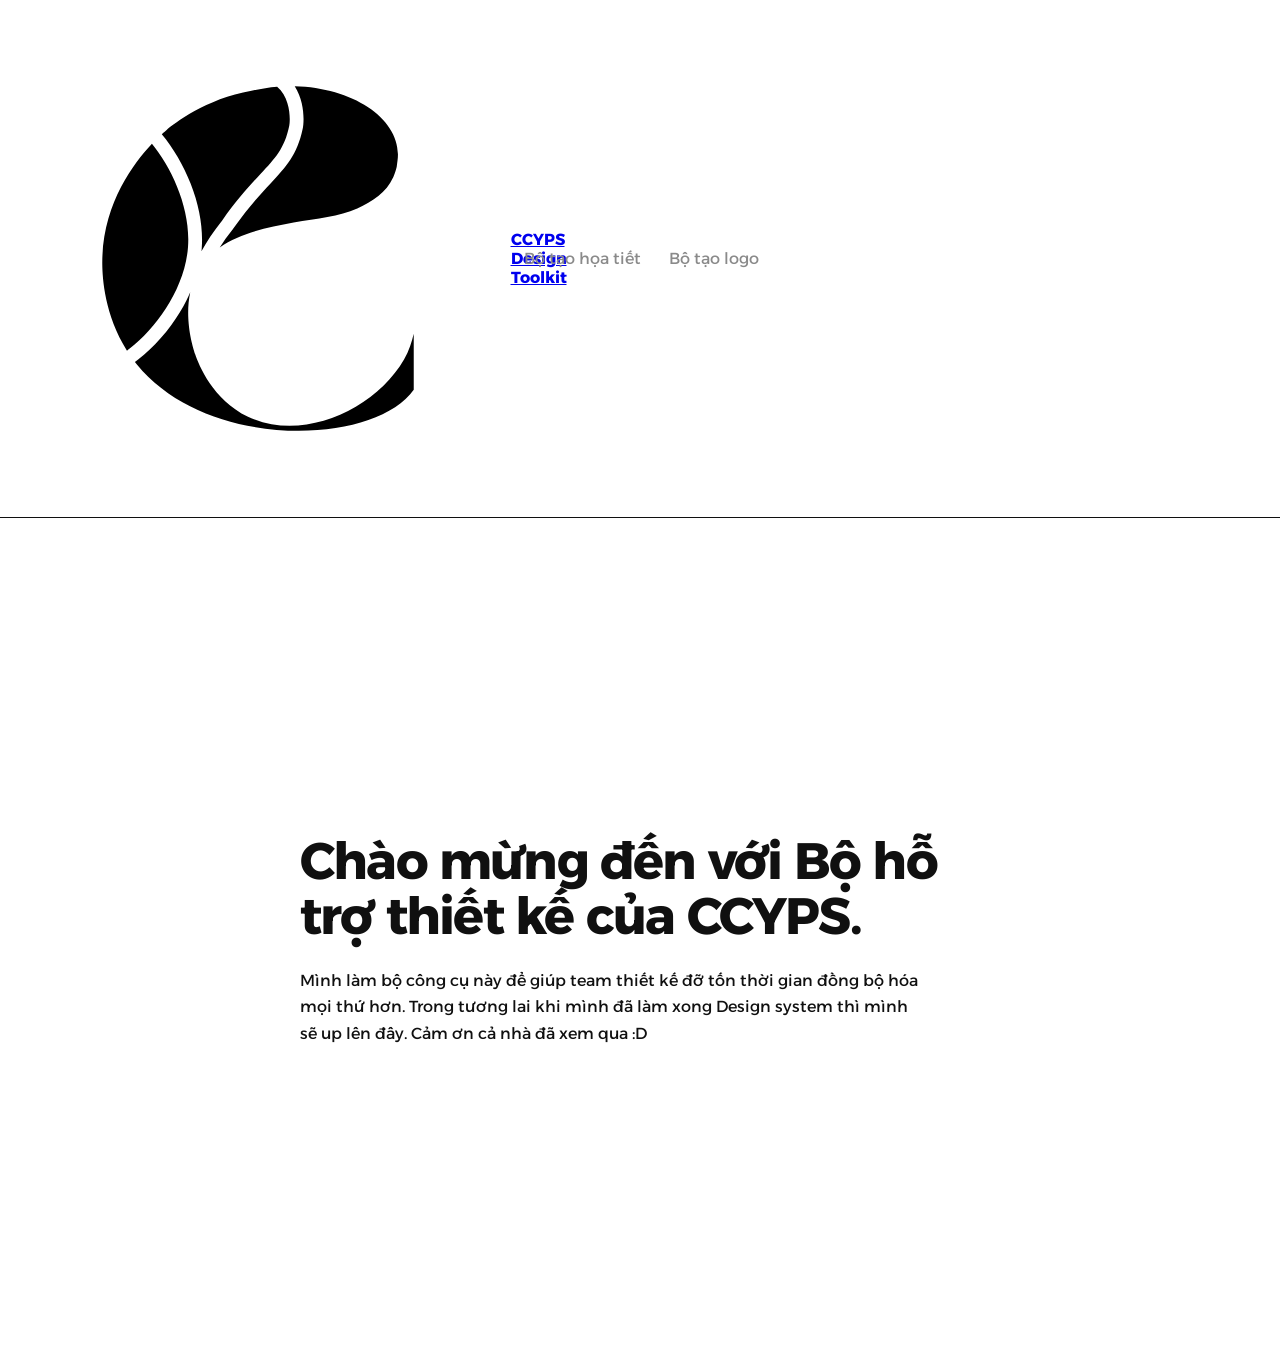
==== index.html @ 71ed8276 "Update index.html" ====
<!DOCTYPE html>
<html lang="vi">
<head>
  <meta charset="UTF-8">
  <meta name="viewport" content="width=device-width, initial-scale=1.0">
  <title>CCYPS Design Toolkit</title>

  <link rel="stylesheet" href="assets/shared.css">

  <style>
    .landing {
      min-height: calc(100vh - 56px);
      display: flex;
      align-items: center;
      justify-content: center;
      padding: 48px 24px;
    }

    .landing-content {
      width: min(100%, 680px);
    }

    .landing-content h1 {
      margin: 0 0 24px;
      font-size: clamp(32px, 4vw, 52px);
      line-height: 1.08;
      letter-spacing: -0.035em;
    }

    .landing-content p {
      margin: 0;
      max-width: 620px;
      font-size: 16px;
      line-height: 1.65;
    }
  </style>
</head>

<body>

  <header>
    <a class="brand" href="index.html">
      <img src="assets/ccyps-logo-symbol-black.svg" alt="">
      <strong>CCYPS Design Toolkit</strong>
    </a>

    <nav>
      <a href="pattern.html">Bộ tạo họa tiết</a>
      <a href="logo.html">Bộ tạo logo</a>
    </nav>
  </header>

  <main class="landing">
    <div class="landing-content">
      <h1>Chào mừng đến với Bộ hỗ trợ thiết kế của CCYPS.</h1>

      <p>
        Mình làm bộ công cụ này để giúp team thiết kế đỡ tốn thời gian
        đồng bộ hóa mọi thứ hơn. Trong tương lai khi mình đã làm xong
        Design system thì mình sẽ up lên đây. Cảm ơn cả nhà đã xem qua :D
      </p>
    </div>
  </main>

</body>
</html>
---- assets/shared.css ----
@import url('https://fonts.googleapis.com/css2?family=Alexandria:wght@300;400;500;600;700&display=swap');
:root{--ink:#101010;--paper:#fff;--line:#d8d8d8;--muted:#777}
*{box-sizing:border-box}
html,body{margin:0;min-height:100%;background:var(--paper);color:var(--ink);font-family:'Alexandria',Arial,sans-serif}
button,input{font:inherit;color:inherit}
.app{height:100dvh;display:grid;grid-template-rows:68px 1fr}
header{display:grid;grid-template-columns:1fr auto 1fr;align-items:center;border-bottom:1px solid var(--ink);padding:0 14px 0 16px;gap:24px}
.brand{display:flex;align-items:center;gap:11px;min-width:max-content}
.brand-logo{width:25px;height:28px;display:block;fill:var(--ink)}
.brand-title{font-size:14px;font-weight:700}
nav{display:flex;align-items:center;justify-content:center;gap:28px}
nav a{font-size:16px;font-weight:400;color:#8a8a8a;text-decoration:none;white-space:nowrap}
nav a:hover,nav a.active{color:var(--ink)}
nav a.active{font-weight:700}
.head-actions{display:flex;justify-content:flex-end;gap:8px}
button{border:1px solid var(--ink);background:transparent;border-radius:999px;padding:8px 12px;cursor:pointer;text-transform:uppercase;font-size:11px;font-weight:700;letter-spacing:.04em}
button:hover{background:var(--ink);color:var(--paper)}
button.primary{background:var(--ink);color:var(--paper)}
.section{padding:15px 16px 17px;border-bottom:1px solid var(--line)}
.section-title{display:flex;justify-content:space-between;align-items:center;font-size:10px;text-transform:uppercase;letter-spacing:.08em;margin-bottom:16px}
.section-title span:last-child{opacity:.5}
.note{font-size:10px;line-height:1.4;margin-top:8px;opacity:.65}
.choice,.seg{display:grid;border:1px solid var(--ink);border-radius:999px;overflow:hidden}
.choice{grid-template-columns:repeat(2,1fr)}
.choice.three,.seg{grid-template-columns:repeat(3,1fr)}
.choice button,.seg button{border:0;border-right:1px solid var(--ink);border-radius:0;padding:8px 5px;background:#fff;color:#101010}
.choice button:last-child,.seg button:last-child{border-right:0}
.choice button.active,.seg button.active{background:#101010;color:#fff}
@media(max-width:780px){
 .app{height:auto;min-height:100dvh;grid-template-rows:auto 1fr}
 header{min-height:138px;grid-template-columns:1fr;padding:12px;gap:10px}
 .brand{justify-self:start}.head-actions{display:none}
 nav{grid-row:2;justify-self:center}
}

a,button{transition:background-color .15s ease,color .15s ease,opacity .15s ease}
a:focus-visible,button:focus-visible,input:focus-visible{outline:2px solid var(--ink);outline-offset:3px}
nav a{padding:8px 0}
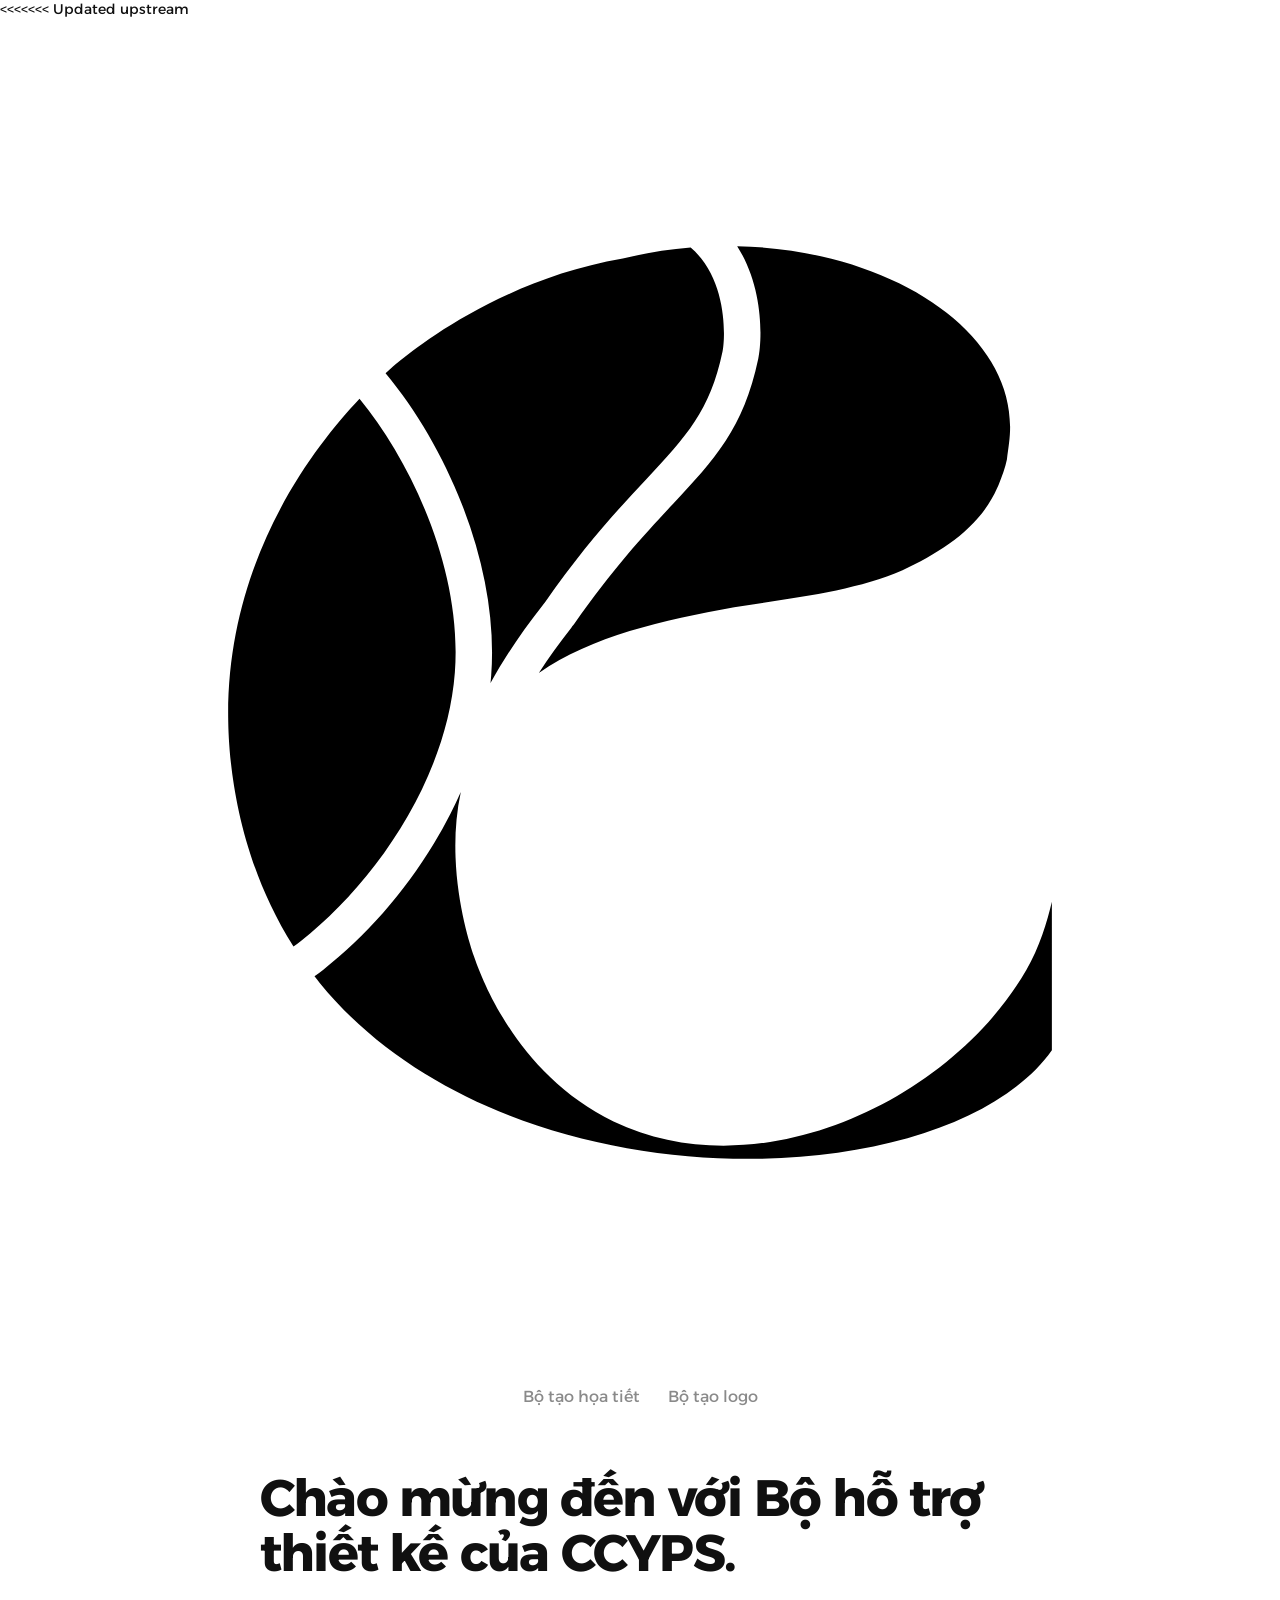
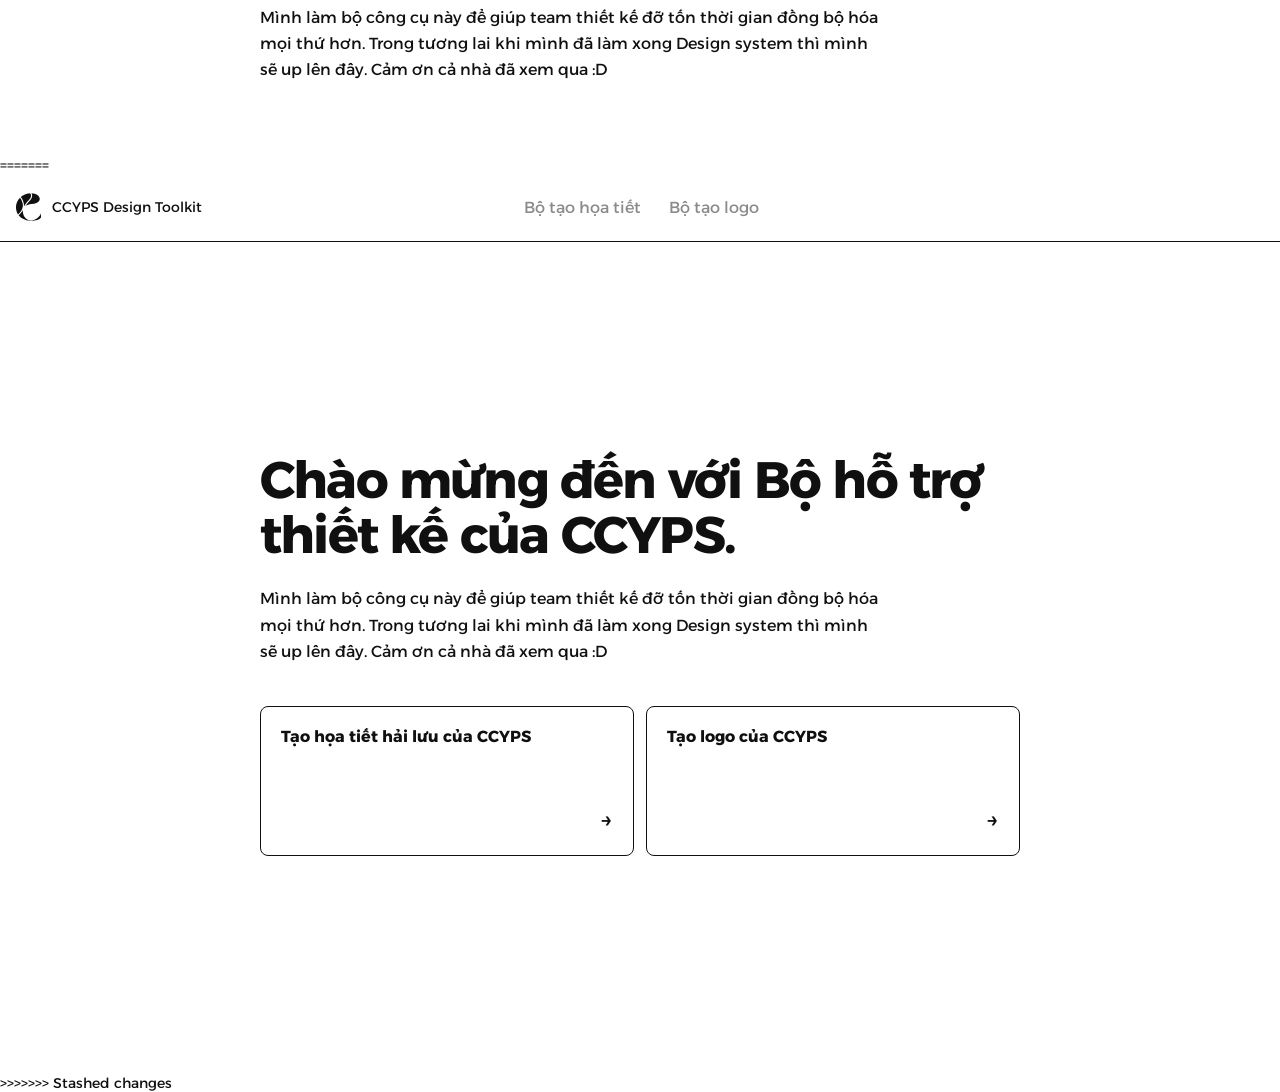
==== commit 0a664a05: "Stuff" ====
--- a/index.html
+++ b/index.html
@@ -1,3 +1,4 @@
+<<<<<<< Updated upstream
 <!DOCTYPE html>
 <html lang="vi">
 <head>
@@ -64,3 +65,30 @@
 
 </body>
 </html>
+=======
+<!doctype html>
+<html lang="vi">
+<head>
+<meta charset="utf-8">
+<meta name="viewport" content="width=device-width,initial-scale=1">
+<title>CCYPS Design Toolkit</title>
+<link rel="stylesheet" href="assets/shared.css">
+<link rel="stylesheet" href="assets/landing.css">
+</head>
+<body>
+<div class="app">
+<header class="site-header"><a class="brand" href="index.html"><svg class="brand-logo" viewBox="0 0 565.1 626.11" aria-hidden="true"><path d="M180.47,294.41c-.13,1.75-.3,3.51-.48,5.28,9.62-17.51,21.6-35.39,35.81-53.4.7-.89,1.2-1.52,1.48-1.89,27.9-39.95,51.11-64.79,69.75-84.74,27.2-29.11,43.61-46.68,52.14-87.4,1.9-9.05,3.72-49.4-21.88-71.34-16.22,1.31-31.83,3.9-46.55,7.6-82.94,14.25-141.24,60.55-153.96,71.02-1.7,1.4-4.75,3.96-8.79,7.62,20.96,25.06,39.4,56.63,52.42,89.99,15.86,40.6,22.79,81.15,20.05,117.28Z"/><path d="M.02,324.16c.27,23.94,3.97,91.86,44.8,156.3,1.63-1.2,3.26-2.43,4.9-3.7,48.57-37.74,100.13-109.35,105.81-184.25,5.24-69-29.07-143.44-65.42-187.78C54.74,142.26-1.19,218.31.02,324.16Z"/><path d="M363.64,77.37c-9.97,47.56-30.26,69.28-58.34,99.34-18.12,19.39-40.66,43.52-67.56,82.05-.47.68-1.09,1.45-2.31,3-8.26,10.47-15.7,20.86-22.29,31.12,36.33-25.59,85.25-36.27,134.05-45.18,42.78-6.57,82.43-10.97,115.48-25.29,27.54-13.22,52.88-29.27,64.99-56.61.35-.79.68-1.57,1.01-2.36,2.07-5.06,4.5-11.53,5.6-17.03,1.1-8.81,2.2-14.53,2.2-22.58,0-66.91-83.2-121.42-187.25-123.83,18.39,28.81,17.11,64.6,14.43,77.37Z"/><path d="M547.48,496.71c-51.48,89.36-183.27,151.66-283.09,103.75-64.4-30.91-89.51-95.22-95.83-113.58-2.3-6.67-11.31-34.01-12.56-67.71-.52-14.15.32-29.42,3.61-44.76-2.23,5.07-4.63,10.13-7.19,15.17-3.49,6.86-7.28,13.68-11.37,20.44-20.27,33.46-47.25,64.18-75.97,86.5-1.96,1.52-3.91,2.99-5.85,4.41,1.18,1.51,2.37,3.02,3.6,4.53,127.87,156.88,430.08,148.16,502.29,46.13v-101.89c-3.28,14.05-8.45,31.1-17.62,47.02Z"/></svg><div class="brand-title">CCYPS Design Toolkit</div></a><nav class="site-nav"><a href="pattern.html">Bộ tạo họa tiết</a><a href="logo.html">Bộ tạo logo</a></nav><div class="head-actions"></div></header>
+<main class="landing">
+  <div class="landing-content">
+    <h1>Chào mừng đến với Bộ hỗ trợ thiết kế của CCYPS.</h1>
+    <p class="landing-copy">Mình làm bộ công cụ này để giúp team thiết kế đỡ tốn thời gian đồng bộ hóa mọi thứ hơn. Trong tương lai khi mình đã làm xong Design system thì mình sẽ up lên đây. Cảm ơn cả nhà đã xem qua :D</p>
+    <div class="tool-cards">
+      <a class="tool-card" href="pattern.html"><span>Tạo họa tiết hải lưu của CCYPS</span><span class="arrow">→</span></a>
+      <a class="tool-card" href="logo.html"><span>Tạo logo của CCYPS</span><span class="arrow">→</span></a>
+    </div>
+  </div>
+</main>
+</div>
+</body>
+</html>
+>>>>>>> Stashed changes
--- a/assets/shared.css
+++ b/assets/shared.css
@@ -1,13 +1,34 @@
+@import url('https://fonts.googleapis.com/css2?family=Alexandria:wght@300;400;500;600;700&display=swap');
 
-@import url('https://fonts.googleapis.com/css2?family=Alexandria:wght@300;400;500;600;700&display=swap');
-:root{--ink:#101010;--paper:#fff;--line:#d8d8d8;--muted:#777}
+:root{
+  --ink:#101010;
+  --paper:#fff;
+  --line:#d8d8d8;
+  --muted:#8a8a8a;
+  --header-h:68px;
+  --rail-w:380px;
+}
 *{box-sizing:border-box}
-html,body{margin:0;min-height:100%;background:var(--paper);color:var(--ink);font-family:'Alexandria',Arial,sans-serif}
+html,body{margin:0;width:100%;min-height:100%;background:var(--paper);color:var(--ink);font-family:'Alexandria',Arial,sans-serif}
+body{font-size:14px}
 button,input{font:inherit;color:inherit}
-.app{height:100dvh;display:grid;grid-template-rows:68px 1fr}
-header{display:grid;grid-template-columns:1fr auto 1fr;align-items:center;border-bottom:1px solid var(--ink);padding:0 14px 0 16px;gap:24px}
-.brand{display:flex;align-items:center;gap:11px;min-width:max-content}
+a{color:inherit}
+.app{height:100dvh;display:grid;grid-template-rows:var(--header-h) minmax(0,1fr)}
+
+.site-header{
+  display:grid;
+  grid-template-columns:minmax(max-content,1fr) auto minmax(max-content,1fr);
+  align-items:center;
+  min-width:0;
+  padding:0 14px 0 16px;
+  gap:24px;
+  border-bottom:1px solid var(--ink);
+  background:#fff;
+  z-index:10;
+}
+.brand{display:flex;align-items:center;gap:11px;min-width:max-content;text-decoration:none}
 .brand-logo{width:25px;height:28px;display:block;fill:var(--ink)}
+<<<<<<< Updated upstream
 .brand-title{font-size:14px;font-weight:700}
 nav{display:flex;align-items:center;justify-content:center;gap:28px}
 nav a{font-size:16px;font-weight:400;color:#8a8a8a;text-decoration:none;white-space:nowrap}
@@ -15,25 +36,73 @@
 nav a.active{font-weight:700}
 .head-actions{display:flex;justify-content:flex-end;gap:8px}
 button{border:1px solid var(--ink);background:transparent;border-radius:999px;padding:8px 12px;cursor:pointer;text-transform:uppercase;font-size:11px;font-weight:700;letter-spacing:.04em}
+=======
+.brand-title{font-size:14px;font-weight:700;white-space:nowrap}
+
+.site-nav{display:flex;align-items:center;justify-content:center;gap:28px}
+.site-nav a{
+  padding:8px 0;
+  font-size:16px;
+  line-height:1.2;
+  font-weight:400;
+  color:var(--muted);
+  text-decoration:none;
+  white-space:nowrap;
+}
+.site-nav a:hover,.site-nav a.active{color:var(--ink)}
+.site-nav a.active{font-weight:700}
+
+.head-actions{display:flex;justify-content:flex-end;align-items:center;gap:8px}
+button{
+  border:1px solid var(--ink);
+  background:transparent;
+  border-radius:999px;
+  padding:8px 12px;
+  cursor:pointer;
+  text-transform:uppercase;
+  font-size:11px;
+  line-height:1.2;
+  font-weight:700;
+  letter-spacing:.04em;
+}
+>>>>>>> Stashed changes
 button:hover{background:var(--ink);color:var(--paper)}
 button.primary{background:var(--ink);color:var(--paper)}
+
 .section{padding:15px 16px 17px;border-bottom:1px solid var(--line)}
-.section-title{display:flex;justify-content:space-between;align-items:center;font-size:10px;text-transform:uppercase;letter-spacing:.08em;margin-bottom:16px}
+.section-title{
+  display:flex;justify-content:space-between;align-items:center;
+  margin-bottom:16px;font-size:10px;text-transform:uppercase;letter-spacing:.08em
+}
 .section-title span:last-child{opacity:.5}
 .note{font-size:10px;line-height:1.4;margin-top:8px;opacity:.65}
+
 .choice,.seg{display:grid;border:1px solid var(--ink);border-radius:999px;overflow:hidden}
 .choice{grid-template-columns:repeat(2,1fr)}
 .choice.three,.seg{grid-template-columns:repeat(3,1fr)}
-.choice button,.seg button{border:0;border-right:1px solid var(--ink);border-radius:0;padding:8px 5px;background:#fff;color:#101010}
+.choice button,.seg button{
+  border:0;border-right:1px solid var(--ink);border-radius:0;
+  padding:8px 5px;background:#fff;color:var(--ink)
+}
 .choice button:last-child,.seg button:last-child{border-right:0}
-.choice button.active,.seg button.active{background:#101010;color:#fff}
-@media(max-width:780px){
- .app{height:auto;min-height:100dvh;grid-template-rows:auto 1fr}
- header{min-height:138px;grid-template-columns:1fr;padding:12px;gap:10px}
- .brand{justify-self:start}.head-actions{display:none}
- nav{grid-row:2;justify-self:center}
-}
+.choice button.active,.seg button.active{background:var(--ink);color:#fff}
 
 a,button{transition:background-color .15s ease,color .15s ease,opacity .15s ease}
 a:focus-visible,button:focus-visible,input:focus-visible{outline:2px solid var(--ink);outline-offset:3px}
-nav a{padding:8px 0}
+
+@media(max-width:780px){
+  :root{--header-h:auto}
+  .app{height:auto;min-height:100dvh;grid-template-rows:auto minmax(0,1fr)}
+  .site-header{grid-template-columns:1fr auto;min-height:0;padding:12px 14px;gap:12px 18px}
+  .brand{grid-column:1;grid-row:1}
+  .site-nav{grid-column:1/-1;grid-row:2;justify-self:start;gap:20px}
+  .site-nav a{font-size:14px}
+  .head-actions{grid-column:2;grid-row:1}
+  .head-actions:empty{display:none}
+}
+@media(max-width:520px){
+  .site-header{grid-template-columns:1fr}
+  .brand{grid-column:1}
+  .site-nav{grid-column:1}
+  .head-actions{display:none}
+}
--- a/assets/shared.css
+++ b/assets/shared.css
@@ -1,13 +1,34 @@
+@import url('https://fonts.googleapis.com/css2?family=Alexandria:wght@300;400;500;600;700&display=swap');
 
-@import url('https://fonts.googleapis.com/css2?family=Alexandria:wght@300;400;500;600;700&display=swap');
-:root{--ink:#101010;--paper:#fff;--line:#d8d8d8;--muted:#777}
+:root{
+  --ink:#101010;
+  --paper:#fff;
+  --line:#d8d8d8;
+  --muted:#8a8a8a;
+  --header-h:68px;
+  --rail-w:380px;
+}
 *{box-sizing:border-box}
-html,body{margin:0;min-height:100%;background:var(--paper);color:var(--ink);font-family:'Alexandria',Arial,sans-serif}
+html,body{margin:0;width:100%;min-height:100%;background:var(--paper);color:var(--ink);font-family:'Alexandria',Arial,sans-serif}
+body{font-size:14px}
 button,input{font:inherit;color:inherit}
-.app{height:100dvh;display:grid;grid-template-rows:68px 1fr}
-header{display:grid;grid-template-columns:1fr auto 1fr;align-items:center;border-bottom:1px solid var(--ink);padding:0 14px 0 16px;gap:24px}
-.brand{display:flex;align-items:center;gap:11px;min-width:max-content}
+a{color:inherit}
+.app{height:100dvh;display:grid;grid-template-rows:var(--header-h) minmax(0,1fr)}
+
+.site-header{
+  display:grid;
+  grid-template-columns:minmax(max-content,1fr) auto minmax(max-content,1fr);
+  align-items:center;
+  min-width:0;
+  padding:0 14px 0 16px;
+  gap:24px;
+  border-bottom:1px solid var(--ink);
+  background:#fff;
+  z-index:10;
+}
+.brand{display:flex;align-items:center;gap:11px;min-width:max-content;text-decoration:none}
 .brand-logo{width:25px;height:28px;display:block;fill:var(--ink)}
+<<<<<<< Updated upstream
 .brand-title{font-size:14px;font-weight:700}
 nav{display:flex;align-items:center;justify-content:center;gap:28px}
 nav a{font-size:16px;font-weight:400;color:#8a8a8a;text-decoration:none;white-space:nowrap}
@@ -15,25 +36,73 @@
 nav a.active{font-weight:700}
 .head-actions{display:flex;justify-content:flex-end;gap:8px}
 button{border:1px solid var(--ink);background:transparent;border-radius:999px;padding:8px 12px;cursor:pointer;text-transform:uppercase;font-size:11px;font-weight:700;letter-spacing:.04em}
+=======
+.brand-title{font-size:14px;font-weight:700;white-space:nowrap}
+
+.site-nav{display:flex;align-items:center;justify-content:center;gap:28px}
+.site-nav a{
+  padding:8px 0;
+  font-size:16px;
+  line-height:1.2;
+  font-weight:400;
+  color:var(--muted);
+  text-decoration:none;
+  white-space:nowrap;
+}
+.site-nav a:hover,.site-nav a.active{color:var(--ink)}
+.site-nav a.active{font-weight:700}
+
+.head-actions{display:flex;justify-content:flex-end;align-items:center;gap:8px}
+button{
+  border:1px solid var(--ink);
+  background:transparent;
+  border-radius:999px;
+  padding:8px 12px;
+  cursor:pointer;
+  text-transform:uppercase;
+  font-size:11px;
+  line-height:1.2;
+  font-weight:700;
+  letter-spacing:.04em;
+}
+>>>>>>> Stashed changes
 button:hover{background:var(--ink);color:var(--paper)}
 button.primary{background:var(--ink);color:var(--paper)}
+
 .section{padding:15px 16px 17px;border-bottom:1px solid var(--line)}
-.section-title{display:flex;justify-content:space-between;align-items:center;font-size:10px;text-transform:uppercase;letter-spacing:.08em;margin-bottom:16px}
+.section-title{
+  display:flex;justify-content:space-between;align-items:center;
+  margin-bottom:16px;font-size:10px;text-transform:uppercase;letter-spacing:.08em
+}
 .section-title span:last-child{opacity:.5}
 .note{font-size:10px;line-height:1.4;margin-top:8px;opacity:.65}
+
 .choice,.seg{display:grid;border:1px solid var(--ink);border-radius:999px;overflow:hidden}
 .choice{grid-template-columns:repeat(2,1fr)}
 .choice.three,.seg{grid-template-columns:repeat(3,1fr)}
-.choice button,.seg button{border:0;border-right:1px solid var(--ink);border-radius:0;padding:8px 5px;background:#fff;color:#101010}
+.choice button,.seg button{
+  border:0;border-right:1px solid var(--ink);border-radius:0;
+  padding:8px 5px;background:#fff;color:var(--ink)
+}
 .choice button:last-child,.seg button:last-child{border-right:0}
-.choice button.active,.seg button.active{background:#101010;color:#fff}
-@media(max-width:780px){
- .app{height:auto;min-height:100dvh;grid-template-rows:auto 1fr}
- header{min-height:138px;grid-template-columns:1fr;padding:12px;gap:10px}
- .brand{justify-self:start}.head-actions{display:none}
- nav{grid-row:2;justify-self:center}
-}
+.choice button.active,.seg button.active{background:var(--ink);color:#fff}
 
 a,button{transition:background-color .15s ease,color .15s ease,opacity .15s ease}
 a:focus-visible,button:focus-visible,input:focus-visible{outline:2px solid var(--ink);outline-offset:3px}
-nav a{padding:8px 0}
+
+@media(max-width:780px){
+  :root{--header-h:auto}
+  .app{height:auto;min-height:100dvh;grid-template-rows:auto minmax(0,1fr)}
+  .site-header{grid-template-columns:1fr auto;min-height:0;padding:12px 14px;gap:12px 18px}
+  .brand{grid-column:1;grid-row:1}
+  .site-nav{grid-column:1/-1;grid-row:2;justify-self:start;gap:20px}
+  .site-nav a{font-size:14px}
+  .head-actions{grid-column:2;grid-row:1}
+  .head-actions:empty{display:none}
+}
+@media(max-width:520px){
+  .site-header{grid-template-columns:1fr}
+  .brand{grid-column:1}
+  .site-nav{grid-column:1}
+  .head-actions{display:none}
+}
--- a/assets/landing.css
+++ b/assets/landing.css
@@ -0,0 +1,24 @@
+.landing{
+  min-height:0;overflow:auto;
+  display:flex;align-items:center;justify-content:center;
+  padding:64px 24px 72px
+}
+.landing-content{width:min(100%,760px)}
+.landing h1{
+  margin:0 0 24px;font-size:clamp(32px,4vw,52px);
+  line-height:1.08;letter-spacing:-.035em
+}
+.landing-copy{margin:0;max-width:680px;font-size:16px;line-height:1.65}
+.tool-cards{display:grid;grid-template-columns:repeat(2,minmax(0,1fr));gap:12px;margin-top:40px}
+.tool-card{
+  min-height:150px;padding:20px;display:flex;flex-direction:column;justify-content:space-between;
+  border:1px solid var(--ink);border-radius:8px;background:#fff;
+  color:var(--ink);text-decoration:none;font-size:16px;font-weight:700;line-height:1.3
+}
+.tool-card:hover{background:var(--ink);color:#fff}
+.tool-card .arrow{align-self:flex-end;font-size:22px;font-weight:400}
+@media(max-width:600px){
+  .landing{padding:44px 18px 56px;align-items:flex-start}
+  .tool-cards{grid-template-columns:1fr}
+  .tool-card{min-height:120px}
+}
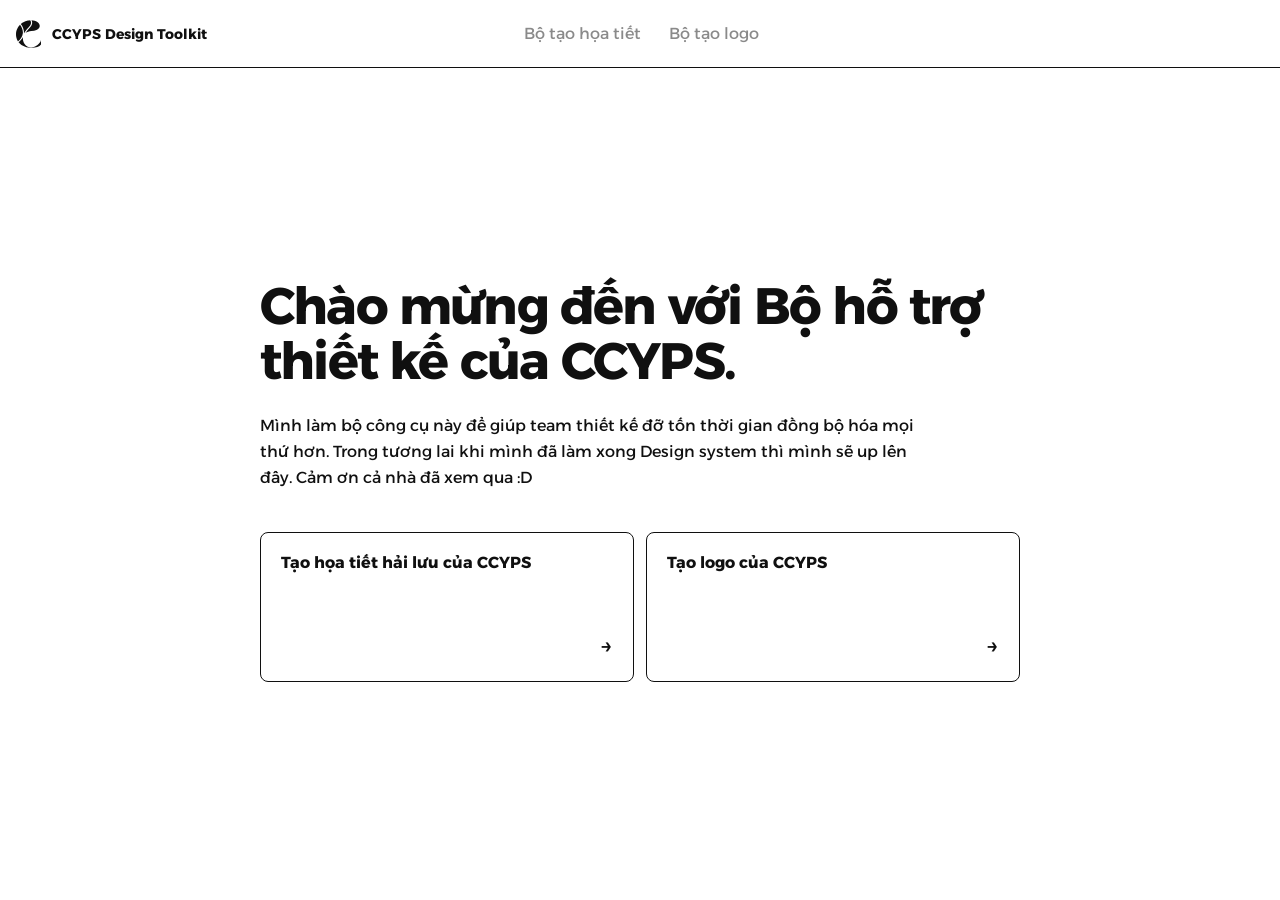
==== commit c6618423: "Fixes bugs" ====
--- a/index.html
+++ b/index.html
@@ -1,71 +1,3 @@
-<<<<<<< Updated upstream
-<!DOCTYPE html>
-<html lang="vi">
-<head>
-  <meta charset="UTF-8">
-  <meta name="viewport" content="width=device-width, initial-scale=1.0">
-  <title>CCYPS Design Toolkit</title>
-
-  <link rel="stylesheet" href="assets/shared.css">
-
-  <style>
-    .landing {
-      min-height: calc(100vh - 56px);
-      display: flex;
-      align-items: center;
-      justify-content: center;
-      padding: 48px 24px;
-    }
-
-    .landing-content {
-      width: min(100%, 680px);
-    }
-
-    .landing-content h1 {
-      margin: 0 0 24px;
-      font-size: clamp(32px, 4vw, 52px);
-      line-height: 1.08;
-      letter-spacing: -0.035em;
-    }
-
-    .landing-content p {
-      margin: 0;
-      max-width: 620px;
-      font-size: 16px;
-      line-height: 1.65;
-    }
-  </style>
-</head>
-
-<body>
-
-  <header>
-    <a class="brand" href="index.html">
-      <img src="assets/ccyps-logo-symbol-black.svg" alt="">
-      <strong>CCYPS Design Toolkit</strong>
-    </a>
-
-    <nav>
-      <a href="pattern.html">Bộ tạo họa tiết</a>
-      <a href="logo.html">Bộ tạo logo</a>
-    </nav>
-  </header>
-
-  <main class="landing">
-    <div class="landing-content">
-      <h1>Chào mừng đến với Bộ hỗ trợ thiết kế của CCYPS.</h1>
-
-      <p>
-        Mình làm bộ công cụ này để giúp team thiết kế đỡ tốn thời gian
-        đồng bộ hóa mọi thứ hơn. Trong tương lai khi mình đã làm xong
-        Design system thì mình sẽ up lên đây. Cảm ơn cả nhà đã xem qua :D
-      </p>
-    </div>
-  </main>
-
-</body>
-</html>
-=======
 <!doctype html>
 <html lang="vi">
 <head>
@@ -90,5 +22,4 @@
 </main>
 </div>
 </body>
-</html>
->>>>>>> Stashed changes
+</html>
--- a/assets/shared.css
+++ b/assets/shared.css
@@ -28,15 +28,6 @@
 }
 .brand{display:flex;align-items:center;gap:11px;min-width:max-content;text-decoration:none}
 .brand-logo{width:25px;height:28px;display:block;fill:var(--ink)}
-<<<<<<< Updated upstream
-.brand-title{font-size:14px;font-weight:700}
-nav{display:flex;align-items:center;justify-content:center;gap:28px}
-nav a{font-size:16px;font-weight:400;color:#8a8a8a;text-decoration:none;white-space:nowrap}
-nav a:hover,nav a.active{color:var(--ink)}
-nav a.active{font-weight:700}
-.head-actions{display:flex;justify-content:flex-end;gap:8px}
-button{border:1px solid var(--ink);background:transparent;border-radius:999px;padding:8px 12px;cursor:pointer;text-transform:uppercase;font-size:11px;font-weight:700;letter-spacing:.04em}
-=======
 .brand-title{font-size:14px;font-weight:700;white-space:nowrap}
 
 .site-nav{display:flex;align-items:center;justify-content:center;gap:28px}
@@ -65,7 +56,6 @@
   font-weight:700;
   letter-spacing:.04em;
 }
->>>>>>> Stashed changes
 button:hover{background:var(--ink);color:var(--paper)}
 button.primary{background:var(--ink);color:var(--paper)}
 
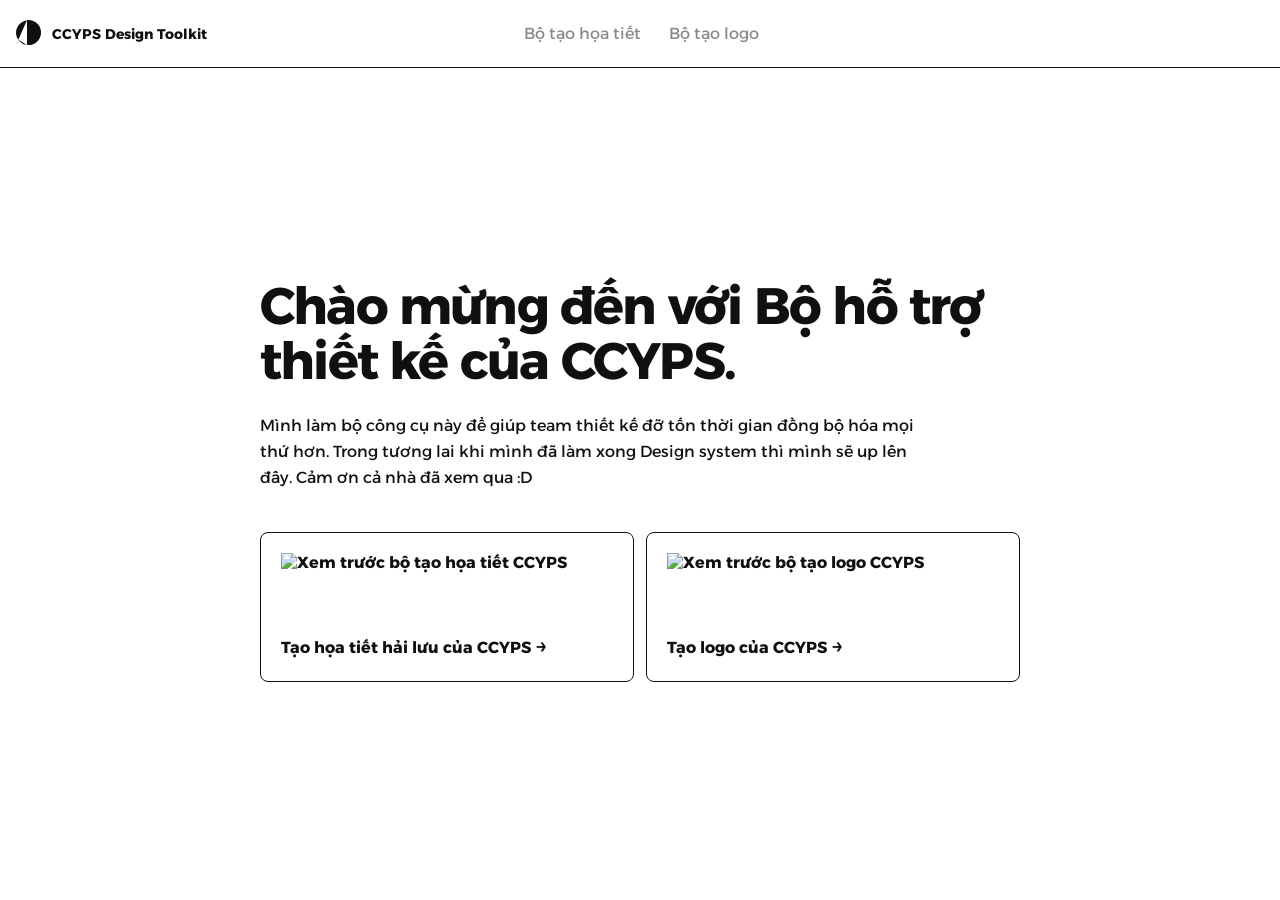
==== commit 116b8e84: "Update index.html" ====
--- a/index.html
+++ b/index.html
@@ -1,25 +1,201 @@
 <!doctype html>
 <html lang="vi">
+
 <head>
-<meta charset="utf-8">
-<meta name="viewport" content="width=device-width,initial-scale=1">
-<title>CCYPS Design Toolkit</title>
-<link rel="stylesheet" href="assets/shared.css">
-<link rel="stylesheet" href="assets/landing.css">
+  <meta charset="utf-8">
+
+  <meta
+    name="viewport"
+    content="width=device-width, initial-scale=1"
+  >
+
+  <title>CCYPS Design Toolkit</title>
+
+  <link
+    rel="stylesheet"
+    href="assets/shared.css"
+  >
+
+  <link
+    rel="stylesheet"
+    href="assets/landing.css"
+  >
 </head>
+
+
 <body>
-<div class="app">
-<header class="site-header"><a class="brand" href="index.html"><svg class="brand-logo" viewBox="0 0 565.1 626.11" aria-hidden="true"><path d="M180.47,294.41c-.13,1.75-.3,3.51-.48,5.28,9.62-17.51,21.6-35.39,35.81-53.4.7-.89,1.2-1.52,1.48-1.89,27.9-39.95,51.11-64.79,69.75-84.74,27.2-29.11,43.61-46.68,52.14-87.4,1.9-9.05,3.72-49.4-21.88-71.34-16.22,1.31-31.83,3.9-46.55,7.6-82.94,14.25-141.24,60.55-153.96,71.02-1.7,1.4-4.75,3.96-8.79,7.62,20.96,25.06,39.4,56.63,52.42,89.99,15.86,40.6,22.79,81.15,20.05,117.28Z"/><path d="M.02,324.16c.27,23.94,3.97,91.86,44.8,156.3,1.63-1.2,3.26-2.43,4.9-3.7,48.57-37.74,100.13-109.35,105.81-184.25,5.24-69-29.07-143.44-65.42-187.78C54.74,142.26-1.19,218.31.02,324.16Z"/><path d="M363.64,77.37c-9.97,47.56-30.26,69.28-58.34,99.34-18.12,19.39-40.66,43.52-67.56,82.05-.47.68-1.09,1.45-2.31,3-8.26,10.47-15.7,20.86-22.29,31.12,36.33-25.59,85.25-36.27,134.05-45.18,42.78-6.57,82.43-10.97,115.48-25.29,27.54-13.22,52.88-29.27,64.99-56.61.35-.79.68-1.57,1.01-2.36,2.07-5.06,4.5-11.53,5.6-17.03,1.1-8.81,2.2-14.53,2.2-22.58,0-66.91-83.2-121.42-187.25-123.83,18.39,28.81,17.11,64.6,14.43,77.37Z"/><path d="M547.48,496.71c-51.48,89.36-183.27,151.66-283.09,103.75-64.4-30.91-89.51-95.22-95.83-113.58-2.3-6.67-11.31-34.01-12.56-67.71-.52-14.15.32-29.42,3.61-44.76-2.23,5.07-4.63,10.13-7.19,15.17-3.49,6.86-7.28,13.68-11.37,20.44-20.27,33.46-47.25,64.18-75.97,86.5-1.96,1.52-3.91,2.99-5.85,4.41,1.18,1.51,2.37,3.02,3.6,4.53,127.87,156.88,430.08,148.16,502.29,46.13v-101.89c-3.28,14.05-8.45,31.1-17.62,47.02Z"/></svg><div class="brand-title">CCYPS Design Toolkit</div></a><nav class="site-nav"><a href="pattern.html">Bộ tạo họa tiết</a><a href="logo.html">Bộ tạo logo</a></nav><div class="head-actions"></div></header>
-<main class="landing">
-  <div class="landing-content">
-    <h1>Chào mừng đến với Bộ hỗ trợ thiết kế của CCYPS.</h1>
-    <p class="landing-copy">Mình làm bộ công cụ này để giúp team thiết kế đỡ tốn thời gian đồng bộ hóa mọi thứ hơn. Trong tương lai khi mình đã làm xong Design system thì mình sẽ up lên đây. Cảm ơn cả nhà đã xem qua :D</p>
-    <div class="tool-cards">
-      <a class="tool-card" href="pattern.html"><span>Tạo họa tiết hải lưu của CCYPS</span><span class="arrow">→</span></a>
-      <a class="tool-card" href="logo.html"><span>Tạo logo của CCYPS</span><span class="arrow">→</span></a>
-    </div>
+
+  <div class="app">
+
+
+    <!-- =========================================
+         HEADER
+         ========================================= -->
+
+    <header class="site-header">
+
+
+      <!-- BRAND -->
+
+      <a
+        class="brand"
+        href="index.html"
+        aria-label="CCYPS Design Toolkit"
+      >
+
+        <svg
+          class="brand-logo"
+          viewBox="0 0 565.1 626.11"
+          aria-hidden="true"
+        >
+          <path d="M283.36 0C127.39 0 .94 126.45.94 282.42c0 60.71 19.16 116.94 51.75 162.96L247.98 4.04A285.36 285.36 0 0 1 283.36 0Z"/>
+          <path d="M71.15 468.75a283.27 283.27 0 0 0 176.83 92.05L52.69 445.38a284.95 284.95 0 0 0 18.46 23.37Z"/>
+          <path d="M247.98 560.8a285.1 285.1 0 0 0 35.38 2.22c155.97 0 282.42-126.45 282.42-282.42S439.33-1.82 283.36-1.82c-11.98 0-23.78.75-35.38 2.22Z"/>
+        </svg>
+
+        <span class="brand-title">
+          CCYPS Design Toolkit
+        </span>
+
+      </a>
+
+
+      <!-- NAVIGATION -->
+
+      <nav
+        class="site-nav"
+        aria-label="Công cụ thiết kế"
+      >
+
+        <a href="pattern.html">
+          Bộ tạo họa tiết
+        </a>
+
+        <a href="logo.html">
+          Bộ tạo logo
+        </a>
+
+      </nav>
+
+
+      <!-- Keeps the three-column header balanced -->
+
+      <div class="head-actions"></div>
+
+
+    </header>
+
+
+
+    <!-- =========================================
+         LANDING PAGE
+         ========================================= -->
+
+    <main class="landing">
+
+      <div class="landing-content">
+
+
+        <!-- INTRO -->
+
+        <h1>
+          Chào mừng đến với Bộ hỗ trợ thiết kế của CCYPS.
+        </h1>
+
+        <p class="landing-copy">
+          Mình làm bộ công cụ này để giúp team thiết kế đỡ tốn
+          thời gian đồng bộ hóa mọi thứ hơn. Trong tương lai khi
+          mình đã làm xong Design system thì mình sẽ up lên đây.
+          Cảm ơn cả nhà đã xem qua :D
+        </p>
+
+
+
+        <!-- =====================================
+             TOOL CARDS
+             ===================================== -->
+
+        <div class="tool-cards">
+
+
+          <!-- PATTERN GENERATOR -->
+
+          <a
+            class="tool-card"
+            href="pattern.html"
+          >
+
+            <div class="tool-card-preview">
+
+              <img
+                src="assets/Pattern-Gen.svg"
+                alt="Xem trước bộ tạo họa tiết CCYPS"
+              >
+
+            </div>
+
+            <div class="tool-card-footer">
+
+              <span>
+                Tạo họa tiết hải lưu của CCYPS
+              </span>
+
+              <span
+                class="arrow"
+                aria-hidden="true"
+              >
+                →
+              </span>
+
+            </div>
+
+          </a>
+
+
+
+          <!-- LOGO GENERATOR -->
+
+          <a
+            class="tool-card"
+            href="logo.html"
+          >
+
+            <div class="tool-card-preview">
+
+              <img
+                src="assets/Logo-Gen.svg"
+                alt="Xem trước bộ tạo logo CCYPS"
+              >
+
+            </div>
+
+            <div class="tool-card-footer">
+
+              <span>
+                Tạo logo của CCYPS
+              </span>
+
+              <span
+                class="arrow"
+                aria-hidden="true"
+              >
+                →
+              </span>
+
+            </div>
+
+          </a>
+
+
+        </div>
+
+      </div>
+
+    </main>
+
+
   </div>
-</main>
-</div>
+
 </body>
-</html>+
+</html>
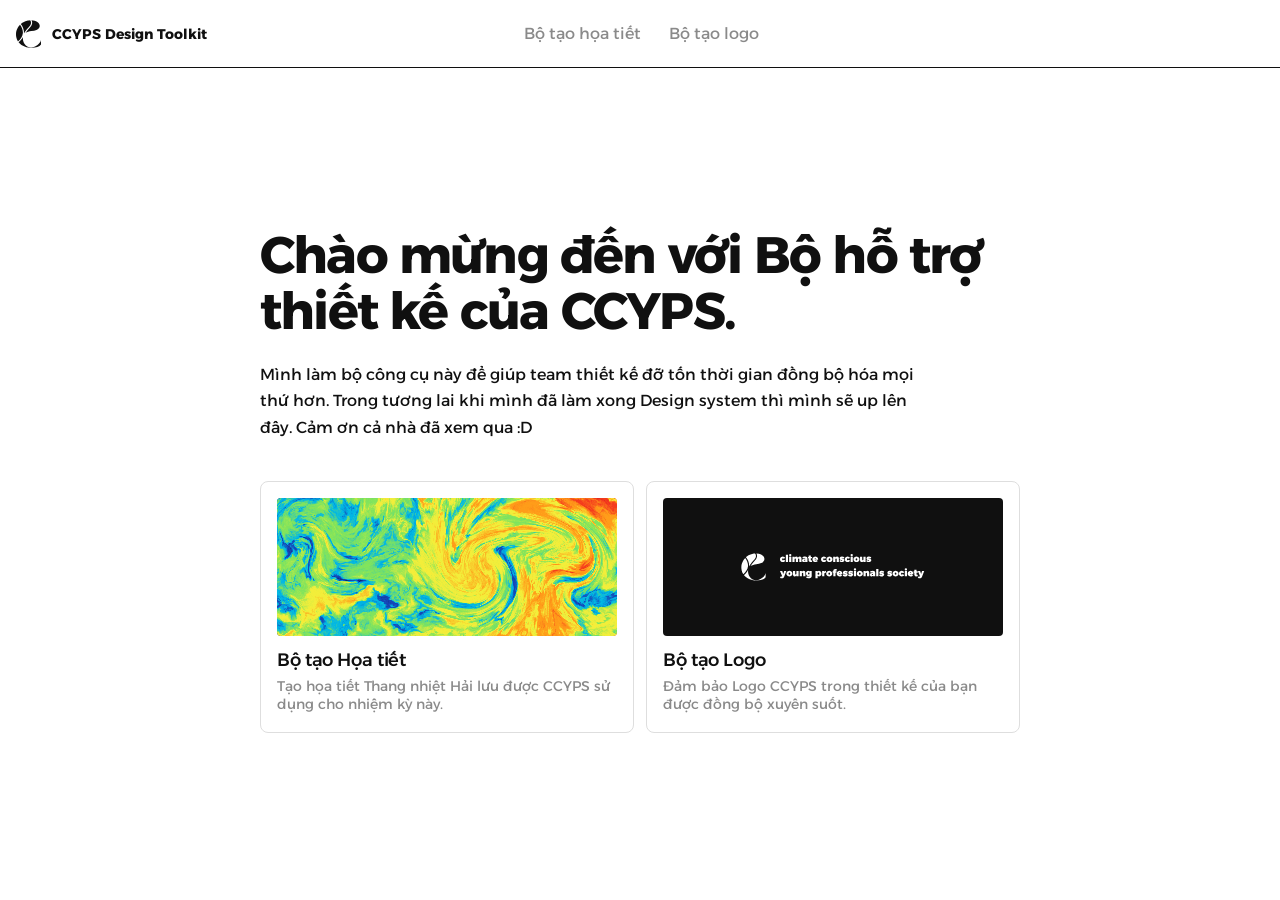
==== commit b6b2947c: "Redid the homepage + made sure everything is coherent" ====
--- a/index.html
+++ b/index.html
@@ -1,201 +1,47 @@
 <!doctype html>
 <html lang="vi">
-
 <head>
   <meta charset="utf-8">
+  <meta name="viewport" content="width=device-width,initial-scale=1">
+  <title>CCYPS Design Toolkit</title>
+  <link rel="stylesheet" href="assets/shared.css?v=20260920-2">
+  <link rel="stylesheet" href="assets/landing.css?v=20260920-2">
+</head>
+<body>
+<div class="app">
 
-  <meta
-    name="viewport"
-    content="width=device-width, initial-scale=1"
-  >
+<header class="site-header"><a class="brand" href="index.html"><svg class="brand-logo" viewBox="0 0 565.1 626.11" aria-hidden="true"><path d="M180.47,294.41c-.13,1.75-.3,3.51-.48,5.28,9.62-17.51,21.6-35.39,35.81-53.4.7-.89,1.2-1.52,1.48-1.89,27.9-39.95,51.11-64.79,69.75-84.74,27.2-29.11,43.61-46.68,52.14-87.4,1.9-9.05,3.72-49.4-21.88-71.34-16.22,1.31-31.83,3.9-46.55,7.6-82.94,14.25-141.24,60.55-153.96,71.02-1.7,1.4-4.75,3.96-8.79,7.62,20.96,25.06,39.4,56.63,52.42,89.99,15.86,40.6,22.79,81.15,20.05,117.28Z"/><path d="M.02,324.16c.27,23.94,3.97,91.86,44.8,156.3,1.63-1.2,3.26-2.43,4.9-3.7,48.57-37.74,100.13-109.35,105.81-184.25,5.24-69-29.07-143.44-65.42-187.78C54.74,142.26-1.19,218.31.02,324.16Z"/><path d="M363.64,77.37c-9.97,47.56-30.26,69.28-58.34,99.34-18.12,19.39-40.66,43.52-67.56,82.05-.47.68-1.09,1.45-2.31,3-8.26,10.47-15.7,20.86-22.29,31.12,36.33-25.59,85.25-36.27,134.05-45.18,42.78-6.57,82.43-10.97,115.48-25.29,27.54-13.22,52.88-29.27,64.99-56.61.35-.79.68-1.57,1.01-2.36,2.07-5.06,4.5-11.53,5.6-17.03,1.1-8.81,2.2-14.53,2.2-22.58,0-66.91-83.2-121.42-187.25-123.83,18.39,28.81,17.11,64.6,14.43,77.37Z"/><path d="M547.48,496.71c-51.48,89.36-183.27,151.66-283.09,103.75-64.4-30.91-89.51-95.22-95.83-113.58-2.3-6.67-11.31-34.01-12.56-67.71-.52-14.15.32-29.42,3.61-44.76-2.23,5.07-4.63,10.13-7.19,15.17-3.49,6.86-7.28,13.68-11.37,20.44-20.27,33.46-47.25,64.18-75.97,86.5-1.96,1.52-3.91,2.99-5.85,4.41,1.18,1.51,2.37,3.02,3.6,4.53,127.87,156.88,430.08,148.16,502.29,46.13v-101.89c-3.28,14.05-8.45,31.1-17.62,47.02Z"/></svg><div class="brand-title">CCYPS Design Toolkit</div></a><nav class="site-nav"><a href="pattern.html">Bộ tạo họa tiết</a><a href="logo.html">Bộ tạo logo</a></nav><div class="head-actions"></div></header>
 
-  <title>CCYPS Design Toolkit</title>
+<main class="landing">
+  <div class="landing-content">
+    <h1>Chào mừng đến với Bộ hỗ trợ thiết kế của CCYPS.</h1>
+    <p class="landing-copy">Mình làm bộ công cụ này để giúp team thiết kế đỡ tốn thời gian đồng bộ hóa mọi thứ hơn. Trong tương lai khi mình đã làm xong Design system thì mình sẽ up lên đây. Cảm ơn cả nhà đã xem qua :D</p>
 
-  <link
-    rel="stylesheet"
-    href="assets/shared.css"
-  >
-
-  <link
-    rel="stylesheet"
-    href="assets/landing.css"
-  >
-</head>
-
-
-<body>
-
-  <div class="app">
-
-
-    <!-- =========================================
-         HEADER
-         ========================================= -->
-
-    <header class="site-header">
-
-
-      <!-- BRAND -->
-
-      <a
-        class="brand"
-        href="index.html"
-        aria-label="CCYPS Design Toolkit"
-      >
-
-        <svg
-          class="brand-logo"
-          viewBox="0 0 565.1 626.11"
-          aria-hidden="true"
-        >
-          <path d="M283.36 0C127.39 0 .94 126.45.94 282.42c0 60.71 19.16 116.94 51.75 162.96L247.98 4.04A285.36 285.36 0 0 1 283.36 0Z"/>
-          <path d="M71.15 468.75a283.27 283.27 0 0 0 176.83 92.05L52.69 445.38a284.95 284.95 0 0 0 18.46 23.37Z"/>
-          <path d="M247.98 560.8a285.1 285.1 0 0 0 35.38 2.22c155.97 0 282.42-126.45 282.42-282.42S439.33-1.82 283.36-1.82c-11.98 0-23.78.75-35.38 2.22Z"/>
-        </svg>
-
-        <span class="brand-title">
-          CCYPS Design Toolkit
-        </span>
-
+    <div class="tool-cards">
+      <a class="tool-card" href="pattern.html" aria-label="Mở Bộ tạo Họa tiết">
+        <div class="tool-card-media tool-card-media--pattern">
+          <canvas id="landingPatternCanvas" aria-hidden="true"></canvas>
+        </div>
+        <div class="tool-card-copy">
+          <h2>Bộ tạo Họa tiết</h2>
+          <p>Tạo họa tiết Thang nhiệt Hải lưu được CCYPS sử dụng cho nhiệm kỳ này.</p>
+        </div>
       </a>
 
+      <a class="tool-card" href="logo.html" aria-label="Mở Bộ tạo Logo">
+        <div class="tool-card-media tool-card-media--logo">
+          <img class="tool-card-logo" src="assets/ccyps-logo-two-white.svg" alt="" aria-hidden="true">
+        </div>
+        <div class="tool-card-copy">
+          <h2>Bộ tạo Logo</h2>
+          <p>Đảm bảo Logo CCYPS trong thiết kế của bạn được đồng bộ xuyên suốt.</p>
+        </div>
+      </a>
+    </div>
+  </div>
+</main>
 
-      <!-- NAVIGATION -->
-
-      <nav
-        class="site-nav"
-        aria-label="Công cụ thiết kế"
-      >
-
-        <a href="pattern.html">
-          Bộ tạo họa tiết
-        </a>
-
-        <a href="logo.html">
-          Bộ tạo logo
-        </a>
-
-      </nav>
-
-
-      <!-- Keeps the three-column header balanced -->
-
-      <div class="head-actions"></div>
-
-
-    </header>
-
-
-
-    <!-- =========================================
-         LANDING PAGE
-         ========================================= -->
-
-    <main class="landing">
-
-      <div class="landing-content">
-
-
-        <!-- INTRO -->
-
-        <h1>
-          Chào mừng đến với Bộ hỗ trợ thiết kế của CCYPS.
-        </h1>
-
-        <p class="landing-copy">
-          Mình làm bộ công cụ này để giúp team thiết kế đỡ tốn
-          thời gian đồng bộ hóa mọi thứ hơn. Trong tương lai khi
-          mình đã làm xong Design system thì mình sẽ up lên đây.
-          Cảm ơn cả nhà đã xem qua :D
-        </p>
-
-
-
-        <!-- =====================================
-             TOOL CARDS
-             ===================================== -->
-
-        <div class="tool-cards">
-
-
-          <!-- PATTERN GENERATOR -->
-
-          <a
-            class="tool-card"
-            href="pattern.html"
-          >
-
-            <div class="tool-card-preview">
-
-              <img
-                src="assets/Pattern-Gen.svg"
-                alt="Xem trước bộ tạo họa tiết CCYPS"
-              >
-
-            </div>
-
-            <div class="tool-card-footer">
-
-              <span>
-                Tạo họa tiết hải lưu của CCYPS
-              </span>
-
-              <span
-                class="arrow"
-                aria-hidden="true"
-              >
-                →
-              </span>
-
-            </div>
-
-          </a>
-
-
-
-          <!-- LOGO GENERATOR -->
-
-          <a
-            class="tool-card"
-            href="logo.html"
-          >
-
-            <div class="tool-card-preview">
-
-              <img
-                src="assets/Logo-Gen.svg"
-                alt="Xem trước bộ tạo logo CCYPS"
-              >
-
-            </div>
-
-            <div class="tool-card-footer">
-
-              <span>
-                Tạo logo của CCYPS
-              </span>
-
-              <span
-                class="arrow"
-                aria-hidden="true"
-              >
-                →
-              </span>
-
-            </div>
-
-          </a>
-
-
-        </div>
-
-      </div>
-
-    </main>
-
-
-  </div>
-
+</div>
+<script src="assets/landing.js?v=20260920-2"></script>
 </body>
-
 </html>
--- a/assets/landing.css
+++ b/assets/landing.css
@@ -1,24 +1,124 @@
-.landing{
-  min-height:0;overflow:auto;
-  display:flex;align-items:center;justify-content:center;
-  padding:64px 24px 72px
+/* CCYPS landing page — coded cards */
+
+.landing {
+  min-height: 0;
+  display: flex;
+  align-items: center;
+  justify-content: center;
+  overflow-y: auto;
+  padding: 56px 24px 64px;
 }
-.landing-content{width:min(100%,760px)}
-.landing h1{
-  margin:0 0 24px;font-size:clamp(32px,4vw,52px);
-  line-height:1.08;letter-spacing:-.035em
+
+.landing-content { width: min(100%, 760px); }
+
+.landing-content h1 {
+  margin: 0 0 24px;
+  font-size: clamp(32px, 4vw, 52px);
+  font-weight: 700;
+  line-height: 1.08;
+  letter-spacing: -.035em;
 }
-.landing-copy{margin:0;max-width:680px;font-size:16px;line-height:1.65}
-.tool-cards{display:grid;grid-template-columns:repeat(2,minmax(0,1fr));gap:12px;margin-top:40px}
-.tool-card{
-  min-height:150px;padding:20px;display:flex;flex-direction:column;justify-content:space-between;
-  border:1px solid var(--ink);border-radius:8px;background:#fff;
-  color:var(--ink);text-decoration:none;font-size:16px;font-weight:700;line-height:1.3
+
+.landing-copy {
+  max-width: 680px;
+  margin: 0;
+  font-size: 16px;
+  font-weight: 400;
+  line-height: 1.65;
 }
-.tool-card:hover{background:var(--ink);color:#fff}
-.tool-card .arrow{align-self:flex-end;font-size:22px;font-weight:400}
-@media(max-width:600px){
-  .landing{padding:44px 18px 56px;align-items:flex-start}
-  .tool-cards{grid-template-columns:1fr}
-  .tool-card{min-height:120px}
-}+
+.tool-cards {
+  display: grid;
+  grid-template-columns: repeat(2,minmax(0,1fr));
+  gap: 12px;
+  margin-top: 40px;
+}
+
+.tool-card {
+  min-width: 0;
+  overflow: hidden;
+  color: var(--ink);
+  text-decoration: none;
+  background: #fff;
+  border: 1px solid #dedede;
+  border-radius: 8px;
+  transition: border-color .15s ease, transform .15s ease;
+}
+
+.tool-card:hover {
+  border-color: var(--ink);
+  transform: translateY(-2px);
+}
+
+.tool-card-media {
+  position: relative;
+  margin: 16px 16px 0;
+  aspect-ratio: 304 / 123;
+  overflow: hidden;
+  border-radius: 4px;
+}
+
+.tool-card-media--pattern {
+  background: linear-gradient(
+    90deg,
+    #071a52 0%,
+    #1546b8 18%,
+    #00b7e5 37%,
+    #83e45b 55%,
+    #f3ee3a 68%,
+    #ff9d19 82%,
+    #f43a1d 100%
+  );
+}
+
+#landingPatternCanvas {
+  display: block;
+  width: 100%;
+  height: 100%;
+}
+
+.tool-card-media--logo {
+  display: grid;
+  place-items: center;
+  background: #101010;
+}
+
+.tool-card-logo {
+  display: block;
+  width: 58%;
+  height: auto;
+  max-width: 220px;
+}
+
+.tool-card-copy { padding: 14px 16px 18px; }
+
+.tool-card-copy h2 {
+  margin: 0 0 6px;
+  font-size: 18px;
+  font-weight: 500;
+  line-height: 1.2;
+  letter-spacing: -.02em;
+}
+
+.tool-card-copy p {
+  margin: 0;
+  color: #8a8a8a;
+  font-size: 14px;
+  font-weight: 400;
+  line-height: 1.3;
+}
+
+@media (max-width: 600px) {
+  .landing {
+    align-items: flex-start;
+    padding: 44px 18px 56px;
+  }
+
+  .landing-content h1 { font-size: 34px; }
+  .landing-copy { font-size: 15px; }
+
+  .tool-cards {
+    grid-template-columns: 1fr;
+    margin-top: 32px;
+  }
+}
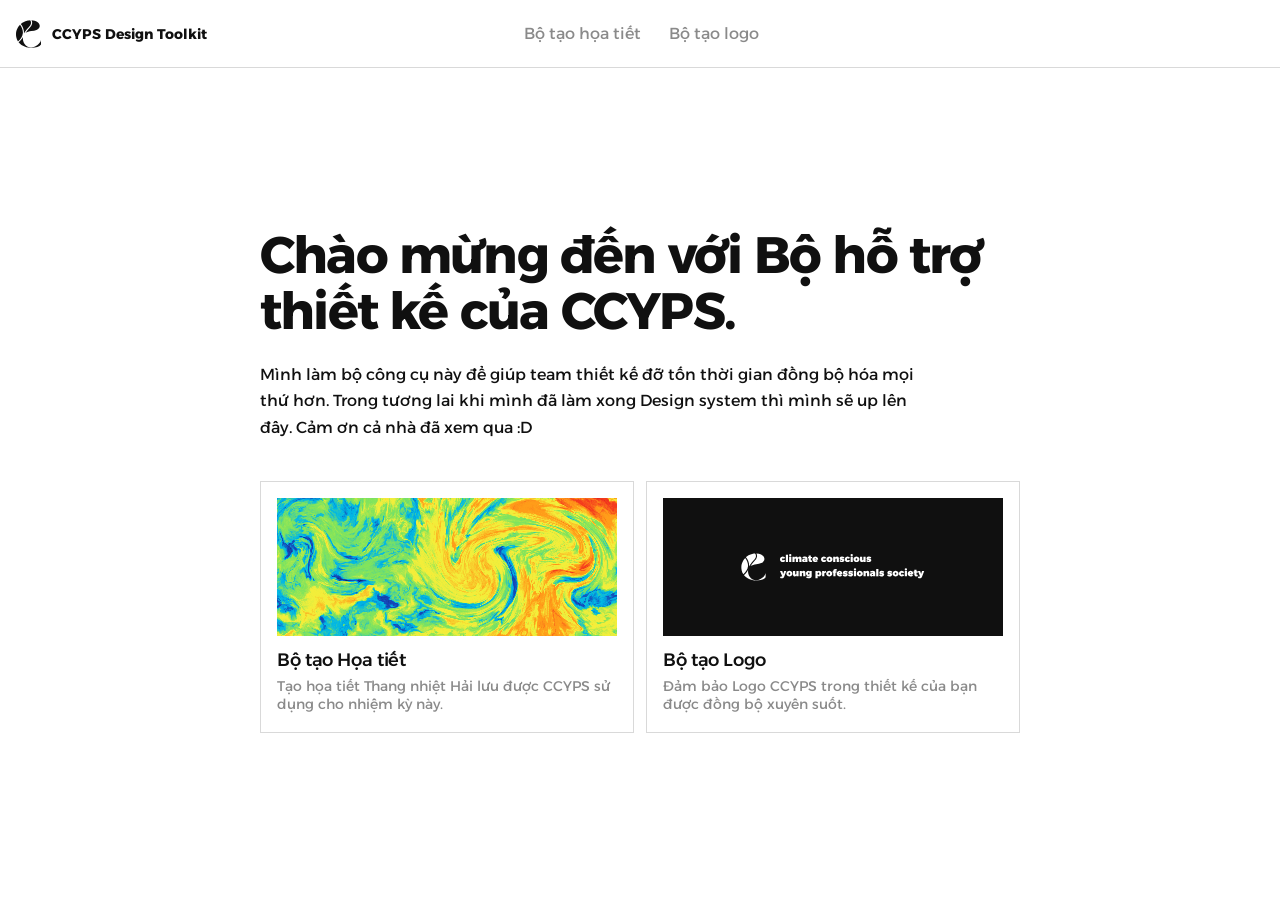
==== commit df4977d5: "refined ui" ====
--- a/index.html
+++ b/index.html
@@ -4,8 +4,8 @@
   <meta charset="utf-8">
   <meta name="viewport" content="width=device-width,initial-scale=1">
   <title>CCYPS Design Toolkit</title>
-  <link rel="stylesheet" href="assets/shared.css?v=20260920-2">
-  <link rel="stylesheet" href="assets/landing.css?v=20260920-2">
+  <link rel="stylesheet" href="assets/shared.css?v=20260921-1">
+  <link rel="stylesheet" href="assets/landing.css?v=20260921-1">
 </head>
 <body>
 <div class="app">
@@ -42,6 +42,6 @@
 </main>
 
 </div>
-<script src="assets/landing.js?v=20260920-2"></script>
+<script src="assets/landing.js?v=20260921-1"></script>
 </body>
 </html>
--- a/assets/shared.css
+++ b/assets/shared.css
@@ -3,11 +3,15 @@
 :root{
   --ink:#101010;
   --paper:#fff;
-  --line:#d8d8d8;
+  --line:#d9d9d9;
+  --line-strong:#c6c6c6;
   --muted:#8a8a8a;
+  --surface-hover:#f7f7f7;
+  --surface-active:#ececec;
   --header-h:68px;
   --rail-w:380px;
 }
+
 *{box-sizing:border-box}
 html,body{margin:0;width:100%;min-height:100%;background:var(--paper);color:var(--ink);font-family:'Alexandria',Arial,sans-serif}
 body{font-size:14px}
@@ -22,7 +26,7 @@
   min-width:0;
   padding:0 14px 0 16px;
   gap:24px;
-  border-bottom:1px solid var(--ink);
+  border-bottom:1px solid var(--line);
   background:#fff;
   z-index:10;
 }
@@ -44,10 +48,11 @@
 .site-nav a.active{font-weight:700}
 
 .head-actions{display:flex;justify-content:flex-end;align-items:center;gap:8px}
+
 button{
-  border:1px solid var(--ink);
-  background:transparent;
-  border-radius:999px;
+  border:1px solid var(--line);
+  background:#fff;
+  border-radius:0;
   padding:8px 12px;
   cursor:pointer;
   text-transform:uppercase;
@@ -56,29 +61,47 @@
   font-weight:700;
   letter-spacing:.04em;
 }
-button:hover{background:var(--ink);color:var(--paper)}
-button.primary{background:var(--ink);color:var(--paper)}
+button:hover{background:var(--surface-hover);color:var(--ink)}
+button.primary{background:#fff;color:var(--ink)}
+button.primary:hover{background:var(--surface-hover)}
 
 .section{padding:15px 16px 17px;border-bottom:1px solid var(--line)}
 .section-title{
-  display:flex;justify-content:space-between;align-items:center;
-  margin-bottom:16px;font-size:10px;text-transform:uppercase;letter-spacing:.08em
+  display:flex;
+  align-items:center;
+  margin-bottom:16px;
+  font-size:10px;
+  text-transform:uppercase;
+  letter-spacing:.08em;
 }
-.section-title span:last-child{opacity:.5}
 .note{font-size:10px;line-height:1.4;margin-top:8px;opacity:.65}
 
-.choice,.seg{display:grid;border:1px solid var(--ink);border-radius:999px;overflow:hidden}
+.choice,.seg{
+  display:grid;
+  border:1px solid var(--line);
+  border-radius:0;
+  overflow:hidden;
+}
 .choice{grid-template-columns:repeat(2,1fr)}
 .choice.three,.seg{grid-template-columns:repeat(3,1fr)}
 .choice button,.seg button{
-  border:0;border-right:1px solid var(--ink);border-radius:0;
-  padding:8px 5px;background:#fff;color:var(--ink)
+  border:0;
+  border-right:1px solid var(--line);
+  border-radius:0;
+  padding:8px 5px;
+  background:#fff;
+  color:var(--ink);
 }
 .choice button:last-child,.seg button:last-child{border-right:0}
-.choice button.active,.seg button.active{background:var(--ink);color:#fff}
+.choice button:hover,.seg button:hover{background:var(--surface-hover);color:var(--ink)}
+.choice button.active,.seg button.active{
+  background:var(--surface-active);
+  color:var(--ink);
+  font-weight:700;
+}
 
-a,button{transition:background-color .15s ease,color .15s ease,opacity .15s ease}
-a:focus-visible,button:focus-visible,input:focus-visible{outline:2px solid var(--ink);outline-offset:3px}
+a,button{transition:background-color .15s ease,color .15s ease,border-color .15s ease,opacity .15s ease}
+a:focus-visible,button:focus-visible,input:focus-visible{outline:1px solid var(--ink);outline-offset:2px}
 
 @media(max-width:780px){
   :root{--header-h:auto}
--- a/assets/landing.css
+++ b/assets/landing.css
@@ -1,124 +1,79 @@
-/* CCYPS landing page — coded cards */
+/* CCYPS landing page */
 
-.landing {
-  min-height: 0;
-  display: flex;
-  align-items: center;
-  justify-content: center;
-  overflow-y: auto;
-  padding: 56px 24px 64px;
+.landing{
+  min-height:0;
+  display:flex;
+  align-items:center;
+  justify-content:center;
+  overflow-y:auto;
+  padding:56px 24px 64px;
 }
-
-.landing-content { width: min(100%, 760px); }
-
-.landing-content h1 {
-  margin: 0 0 24px;
-  font-size: clamp(32px, 4vw, 52px);
-  font-weight: 700;
-  line-height: 1.08;
-  letter-spacing: -.035em;
+.landing-content{width:min(100%,760px)}
+.landing-content h1{
+  margin:0 0 24px;
+  font-size:clamp(32px,4vw,52px);
+  font-weight:700;
+  line-height:1.08;
+  letter-spacing:-.035em;
 }
-
-.landing-copy {
-  max-width: 680px;
-  margin: 0;
-  font-size: 16px;
-  font-weight: 400;
-  line-height: 1.65;
+.landing-copy{
+  max-width:680px;
+  margin:0;
+  font-size:16px;
+  font-weight:400;
+  line-height:1.65;
 }
-
-.tool-cards {
-  display: grid;
-  grid-template-columns: repeat(2,minmax(0,1fr));
-  gap: 12px;
-  margin-top: 40px;
+.tool-cards{
+  display:grid;
+  grid-template-columns:repeat(2,minmax(0,1fr));
+  gap:12px;
+  margin-top:40px;
 }
-
-.tool-card {
-  min-width: 0;
-  overflow: hidden;
-  color: var(--ink);
-  text-decoration: none;
-  background: #fff;
-  border: 1px solid #dedede;
-  border-radius: 8px;
-  transition: border-color .15s ease, transform .15s ease;
+.tool-card{
+  min-width:0;
+  overflow:hidden;
+  color:var(--ink);
+  text-decoration:none;
+  background:#fff;
+  border:1px solid var(--line);
+  border-radius:0;
+  transition:background-color .15s ease,border-color .15s ease;
 }
-
-.tool-card:hover {
-  border-color: var(--ink);
-  transform: translateY(-2px);
+.tool-card:hover{
+  background:var(--surface-hover);
+  border-color:var(--line-strong);
 }
-
-.tool-card-media {
-  position: relative;
-  margin: 16px 16px 0;
-  aspect-ratio: 304 / 123;
-  overflow: hidden;
-  border-radius: 4px;
+.tool-card-media{
+  position:relative;
+  margin:16px 16px 0;
+  aspect-ratio:304/123;
+  overflow:hidden;
+  border-radius:0;
 }
-
-.tool-card-media--pattern {
-  background: linear-gradient(
-    90deg,
-    #071a52 0%,
-    #1546b8 18%,
-    #00b7e5 37%,
-    #83e45b 55%,
-    #f3ee3a 68%,
-    #ff9d19 82%,
-    #f43a1d 100%
-  );
+.tool-card-media--pattern{
+  background:linear-gradient(90deg,#071a52 0%,#1546b8 18%,#00b7e5 37%,#83e45b 55%,#f3ee3a 68%,#ff9d19 82%,#f43a1d 100%);
 }
-
-#landingPatternCanvas {
-  display: block;
-  width: 100%;
-  height: 100%;
+#landingPatternCanvas{display:block;width:100%;height:100%}
+.tool-card-media--logo{display:grid;place-items:center;background:#101010}
+.tool-card-logo{display:block;width:58%;height:auto;max-width:220px}
+.tool-card-copy{padding:14px 16px 18px}
+.tool-card-copy h2{
+  margin:0 0 6px;
+  font-size:18px;
+  font-weight:500;
+  line-height:1.2;
+  letter-spacing:-.02em;
 }
-
-.tool-card-media--logo {
-  display: grid;
-  place-items: center;
-  background: #101010;
+.tool-card-copy p{
+  margin:0;
+  color:#8a8a8a;
+  font-size:14px;
+  font-weight:400;
+  line-height:1.3;
 }
-
-.tool-card-logo {
-  display: block;
-  width: 58%;
-  height: auto;
-  max-width: 220px;
+@media(max-width:600px){
+  .landing{align-items:flex-start;padding:44px 18px 56px}
+  .landing-content h1{font-size:34px}
+  .landing-copy{font-size:15px}
+  .tool-cards{grid-template-columns:1fr;margin-top:32px}
 }
-
-.tool-card-copy { padding: 14px 16px 18px; }
-
-.tool-card-copy h2 {
-  margin: 0 0 6px;
-  font-size: 18px;
-  font-weight: 500;
-  line-height: 1.2;
-  letter-spacing: -.02em;
-}
-
-.tool-card-copy p {
-  margin: 0;
-  color: #8a8a8a;
-  font-size: 14px;
-  font-weight: 400;
-  line-height: 1.3;
-}
-
-@media (max-width: 600px) {
-  .landing {
-    align-items: flex-start;
-    padding: 44px 18px 56px;
-  }
-
-  .landing-content h1 { font-size: 34px; }
-  .landing-copy { font-size: 15px; }
-
-  .tool-cards {
-    grid-template-columns: 1fr;
-    margin-top: 32px;
-  }
-}
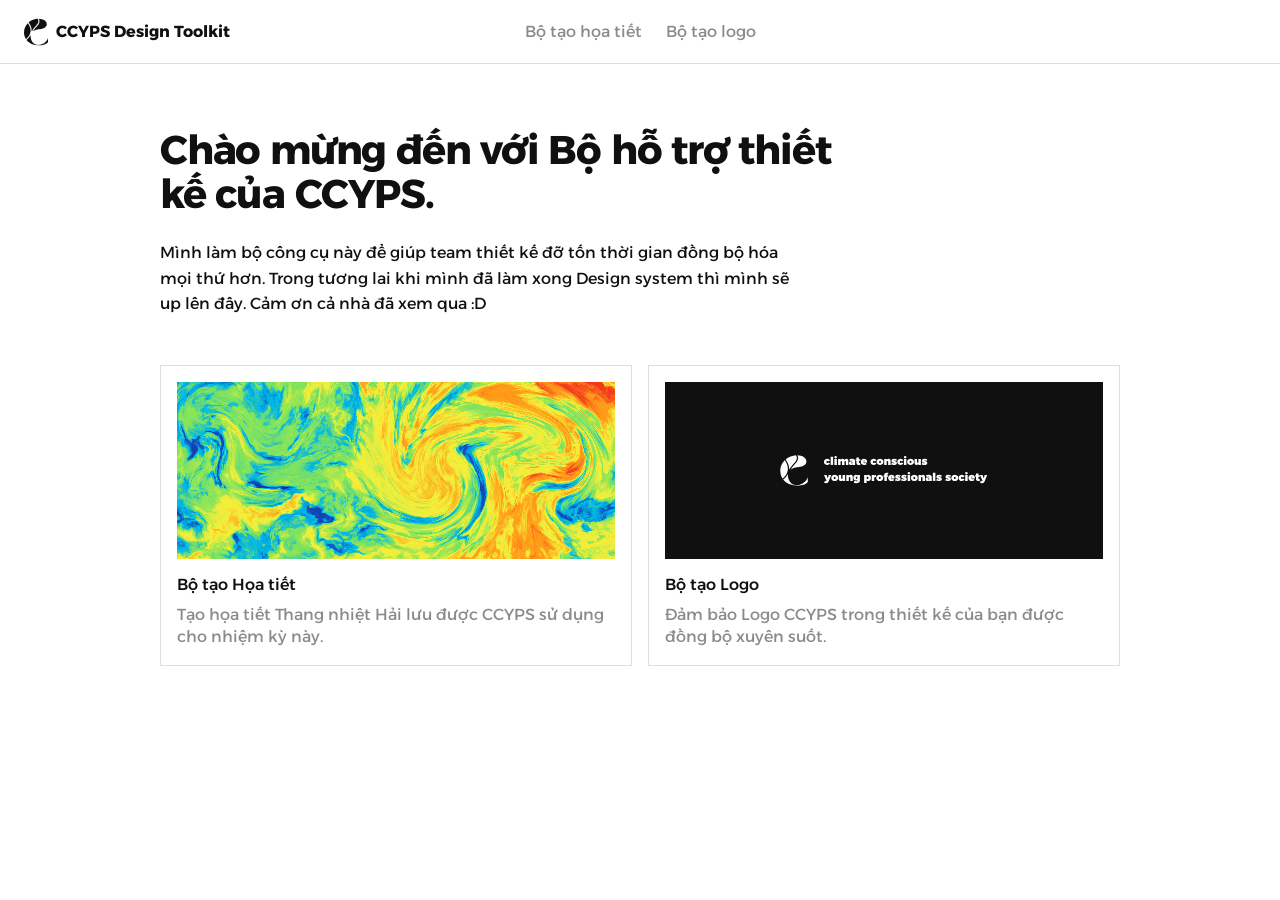
==== commit b1a1b660: "grid system implemented" ====
--- a/index.html
+++ b/index.html
@@ -4,8 +4,8 @@
   <meta charset="utf-8">
   <meta name="viewport" content="width=device-width,initial-scale=1">
   <title>CCYPS Design Toolkit</title>
-  <link rel="stylesheet" href="assets/shared.css?v=20260921-1">
-  <link rel="stylesheet" href="assets/landing.css?v=20260921-1">
+  <link rel="stylesheet" href="assets/shared.css?v=20260921-2">
+  <link rel="stylesheet" href="assets/landing.css?v=20260921-2">
 </head>
 <body>
 <div class="app">
@@ -42,6 +42,6 @@
 </main>
 
 </div>
-<script src="assets/landing.js?v=20260921-1"></script>
+<script src="assets/landing.js?v=20260921-2"></script>
 </body>
 </html>
--- a/assets/shared.css
+++ b/assets/shared.css
@@ -1,80 +1,155 @@
-@import url('https://fonts.googleapis.com/css2?family=Alexandria:wght@300;400;500;600;700&display=swap');
+@import url('https://fonts.googleapis.com/css2?family=Alexandria:wght@400;500;700&display=swap');
 
 :root{
+  /* Color system: exactly 2 text colors */
   --ink:#101010;
-  --paper:#fff;
-  --line:#d9d9d9;
-  --line-strong:#c6c6c6;
   --muted:#8a8a8a;
+  --paper:#ffffff;
+  --line:#dedede;
   --surface-hover:#f7f7f7;
-  --surface-active:#ececec;
-  --header-h:68px;
-  --rail-w:380px;
+  --surface-active:#eeeeee;
+
+  /* Type system: exactly 3 sizes */
+  --type-lg:40px;
+  --type-md:16px;
+  --type-sm:11px;
+
+  /* 8px spacing grid */
+  --space-1:8px;
+  --space-2:16px;
+  --space-3:24px;
+  --space-4:32px;
+  --space-6:48px;
+  --space-8:64px;
+
+  /* Layout grid */
+  --grid-gap:16px;
+  --page-pad:24px;
+  --header-h:64px;
+  --rail-w:384px;
 }
 
 *{box-sizing:border-box}
-html,body{margin:0;width:100%;min-height:100%;background:var(--paper);color:var(--ink);font-family:'Alexandria',Arial,sans-serif}
-body{font-size:14px}
+html,body{
+  margin:0;
+  width:100%;
+  min-height:100%;
+  background:var(--paper);
+  color:var(--ink);
+  font-family:'Alexandria',Arial,sans-serif;
+}
+body{font-size:var(--type-md);font-weight:400}
 button,input{font:inherit;color:inherit}
 a{color:inherit}
-.app{height:100dvh;display:grid;grid-template-rows:var(--header-h) minmax(0,1fr)}
-
+
+.app{
+  min-height:100dvh;
+  height:100dvh;
+  display:grid;
+  grid-template-rows:var(--header-h) minmax(0,1fr);
+}
+
+/* 12-column global header grid */
 .site-header{
   display:grid;
-  grid-template-columns:minmax(max-content,1fr) auto minmax(max-content,1fr);
-  align-items:center;
-  min-width:0;
-  padding:0 14px 0 16px;
-  gap:24px;
+  grid-template-columns:repeat(12,minmax(0,1fr));
+  column-gap:var(--grid-gap);
+  align-items:center;
+  min-width:0;
+  padding:0 var(--page-pad);
   border-bottom:1px solid var(--line);
-  background:#fff;
+  background:var(--paper);
   z-index:10;
 }
-.brand{display:flex;align-items:center;gap:11px;min-width:max-content;text-decoration:none}
-.brand-logo{width:25px;height:28px;display:block;fill:var(--ink)}
-.brand-title{font-size:14px;font-weight:700;white-space:nowrap}
-
-.site-nav{display:flex;align-items:center;justify-content:center;gap:28px}
+
+.brand{
+  grid-column:1 / span 4;
+  display:flex;
+  align-items:center;
+  gap:var(--space-1);
+  min-width:0;
+  text-decoration:none;
+}
+.brand-logo{width:24px;height:32px;display:block;flex:0 0 auto;fill:var(--ink)}
+.brand-title{
+  overflow:hidden;
+  text-overflow:ellipsis;
+  white-space:nowrap;
+  font-size:var(--type-md);
+  font-weight:700;
+}
+
+.site-nav{
+  grid-column:5 / span 4;
+  display:flex;
+  align-items:center;
+  justify-content:center;
+  gap:var(--space-3);
+  min-width:0;
+}
 .site-nav a{
-  padding:8px 0;
-  font-size:16px;
-  line-height:1.2;
+  padding:var(--space-1) 0;
+  color:var(--muted);
+  font-size:var(--type-md);
+  line-height:1.25;
   font-weight:400;
-  color:var(--muted);
   text-decoration:none;
   white-space:nowrap;
 }
-.site-nav a:hover,.site-nav a.active{color:var(--ink)}
-.site-nav a.active{font-weight:700}
-
-.head-actions{display:flex;justify-content:flex-end;align-items:center;gap:8px}
+.site-nav a:hover,
+.site-nav a.active,
+.site-nav a[aria-current='page']{color:var(--ink)}
+.site-nav a.active,
+.site-nav a[aria-current='page']{font-weight:700}
+
+.head-actions{
+  grid-column:9 / span 4;
+  display:flex;
+  justify-content:flex-end;
+  align-items:center;
+  gap:var(--space-1);
+}
 
 button{
+  min-height:32px;
   border:1px solid var(--line);
-  background:#fff;
+  background:var(--paper);
   border-radius:0;
-  padding:8px 12px;
+  padding:var(--space-1) var(--space-2);
   cursor:pointer;
   text-transform:uppercase;
-  font-size:11px;
-  line-height:1.2;
+  font-size:var(--type-sm);
+  line-height:1.25;
+  font-weight:500;
+  letter-spacing:.04em;
+}
+button:hover{background:var(--surface-hover)}
+button.primary{background:var(--paper)}
+button.primary:hover{background:var(--surface-hover)}
+
+.section{
+  padding:var(--space-2);
+  border-bottom:1px solid var(--line);
+}
+.section-title{
+  display:flex;
+  align-items:center;
+  min-height:16px;
+  margin-bottom:var(--space-2);
+  color:var(--ink);
+  font-size:var(--type-sm);
+  line-height:1.25;
   font-weight:700;
-  letter-spacing:.04em;
-}
-button:hover{background:var(--surface-hover);color:var(--ink)}
-button.primary{background:#fff;color:var(--ink)}
-button.primary:hover{background:var(--surface-hover)}
-
-.section{padding:15px 16px 17px;border-bottom:1px solid var(--line)}
-.section-title{
-  display:flex;
-  align-items:center;
-  margin-bottom:16px;
-  font-size:10px;
   text-transform:uppercase;
   letter-spacing:.08em;
 }
-.note{font-size:10px;line-height:1.4;margin-top:8px;opacity:.65}
+.note{
+  margin-top:var(--space-1);
+  color:var(--muted);
+  font-size:var(--type-sm);
+  line-height:1.5;
+  font-weight:400;
+}
 
 .choice,.seg{
   display:grid;
@@ -82,40 +157,51 @@
   border-radius:0;
   overflow:hidden;
 }
-.choice{grid-template-columns:repeat(2,1fr)}
-.choice.three,.seg{grid-template-columns:repeat(3,1fr)}
+.choice{grid-template-columns:repeat(2,minmax(0,1fr))}
+.choice.three,.seg{grid-template-columns:repeat(3,minmax(0,1fr))}
 .choice button,.seg button{
+  min-width:0;
   border:0;
   border-right:1px solid var(--line);
   border-radius:0;
-  padding:8px 5px;
-  background:#fff;
+  padding:var(--space-1);
+  background:var(--paper);
   color:var(--ink);
 }
 .choice button:last-child,.seg button:last-child{border-right:0}
-.choice button:hover,.seg button:hover{background:var(--surface-hover);color:var(--ink)}
+.choice button:hover,.seg button:hover{background:var(--surface-hover)}
 .choice button.active,.seg button.active{
   background:var(--surface-active);
   color:var(--ink);
   font-weight:700;
 }
 
-a,button{transition:background-color .15s ease,color .15s ease,border-color .15s ease,opacity .15s ease}
-a:focus-visible,button:focus-visible,input:focus-visible{outline:1px solid var(--ink);outline-offset:2px}
+a,button{
+  transition:background-color .15s ease,color .15s ease,border-color .15s ease,opacity .15s ease;
+}
+a:focus-visible,button:focus-visible,input:focus-visible{
+  outline:1px solid var(--ink);
+  outline-offset:2px;
+}
 
 @media(max-width:780px){
-  :root{--header-h:auto}
+  :root{
+    --header-h:auto;
+    --grid-gap:8px;
+    --page-pad:16px;
+  }
   .app{height:auto;min-height:100dvh;grid-template-rows:auto minmax(0,1fr)}
-  .site-header{grid-template-columns:1fr auto;min-height:0;padding:12px 14px;gap:12px 18px}
-  .brand{grid-column:1;grid-row:1}
-  .site-nav{grid-column:1/-1;grid-row:2;justify-self:start;gap:20px}
-  .site-nav a{font-size:14px}
-  .head-actions{grid-column:2;grid-row:1}
-  .head-actions:empty{display:none}
-}
-@media(max-width:520px){
-  .site-header{grid-template-columns:1fr}
-  .brand{grid-column:1}
-  .site-nav{grid-column:1}
+  .site-header{
+    grid-template-columns:repeat(4,minmax(0,1fr));
+    row-gap:var(--space-1);
+    padding:var(--space-2) var(--page-pad);
+  }
+  .brand{grid-column:1 / -1;grid-row:1}
+  .site-nav{
+    grid-column:1 / -1;
+    grid-row:2;
+    justify-content:flex-start;
+    gap:var(--space-3);
+  }
   .head-actions{display:none}
 }
--- a/assets/landing.css
+++ b/assets/landing.css
@@ -1,51 +1,62 @@
-/* CCYPS landing page */
+/* CCYPS landing page — 12-column grid */
 
 .landing{
   min-height:0;
-  display:flex;
-  align-items:center;
-  justify-content:center;
   overflow-y:auto;
-  padding:56px 24px 64px;
+  padding:var(--space-8) var(--page-pad);
 }
-.landing-content{width:min(100%,760px)}
+
+.landing-content{
+  width:100%;
+  max-width:960px;
+  margin:0 auto;
+  display:grid;
+  grid-template-columns:repeat(12,minmax(0,1fr));
+  column-gap:var(--grid-gap);
+  row-gap:0;
+}
+
 .landing-content h1{
-  margin:0 0 24px;
-  font-size:clamp(32px,4vw,52px);
+  grid-column:1 / span 9;
+  margin:0 0 var(--space-3);
+  font-size:var(--type-lg);
   font-weight:700;
-  line-height:1.08;
-  letter-spacing:-.035em;
+  line-height:1.1;
+  letter-spacing:-.03em;
 }
+
 .landing-copy{
-  max-width:680px;
+  grid-column:1 / span 8;
   margin:0;
-  font-size:16px;
+  color:var(--ink);
+  font-size:var(--type-md);
   font-weight:400;
-  line-height:1.65;
+  line-height:1.6;
 }
+
 .tool-cards{
+  grid-column:1 / -1;
   display:grid;
-  grid-template-columns:repeat(2,minmax(0,1fr));
-  gap:12px;
-  margin-top:40px;
+  grid-template-columns:repeat(12,minmax(0,1fr));
+  column-gap:var(--grid-gap);
+  margin-top:var(--space-6);
 }
+
 .tool-card{
+  grid-column:span 6;
   min-width:0;
   overflow:hidden;
   color:var(--ink);
   text-decoration:none;
-  background:#fff;
+  background:var(--paper);
   border:1px solid var(--line);
   border-radius:0;
-  transition:background-color .15s ease,border-color .15s ease;
 }
-.tool-card:hover{
-  background:var(--surface-hover);
-  border-color:var(--line-strong);
-}
+.tool-card:hover{background:var(--surface-hover)}
+
 .tool-card-media{
   position:relative;
-  margin:16px 16px 0;
+  margin:var(--space-2) var(--space-2) 0;
   aspect-ratio:304/123;
   overflow:hidden;
   border-radius:0;
@@ -55,25 +66,34 @@
 }
 #landingPatternCanvas{display:block;width:100%;height:100%}
 .tool-card-media--logo{display:grid;place-items:center;background:#101010}
-.tool-card-logo{display:block;width:58%;height:auto;max-width:220px}
-.tool-card-copy{padding:14px 16px 18px}
+.tool-card-logo{display:block;width:56%;height:auto;max-width:224px}
+
+.tool-card-copy{padding:var(--space-2)}
 .tool-card-copy h2{
-  margin:0 0 6px;
-  font-size:18px;
+  margin:0 0 var(--space-1);
+  color:var(--ink);
+  font-size:var(--type-md);
   font-weight:500;
-  line-height:1.2;
-  letter-spacing:-.02em;
+  line-height:1.3;
 }
 .tool-card-copy p{
   margin:0;
-  color:#8a8a8a;
-  font-size:14px;
+  color:var(--muted);
+  font-size:var(--type-md);
   font-weight:400;
-  line-height:1.3;
+  line-height:1.4;
 }
-@media(max-width:600px){
-  .landing{align-items:flex-start;padding:44px 18px 56px}
-  .landing-content h1{font-size:34px}
-  .landing-copy{font-size:15px}
-  .tool-cards{grid-template-columns:1fr;margin-top:32px}
+
+@media(max-width:780px){
+  .landing{padding:var(--space-6) var(--page-pad)}
+  .landing-content{grid-template-columns:repeat(4,minmax(0,1fr))}
+  .landing-content h1{grid-column:1 / -1}
+  .landing-copy{grid-column:1 / -1}
+  .tool-cards{
+    grid-column:1 / -1;
+    grid-template-columns:repeat(4,minmax(0,1fr));
+    row-gap:var(--space-2);
+    margin-top:var(--space-4);
+  }
+  .tool-card{grid-column:1 / -1}
 }
